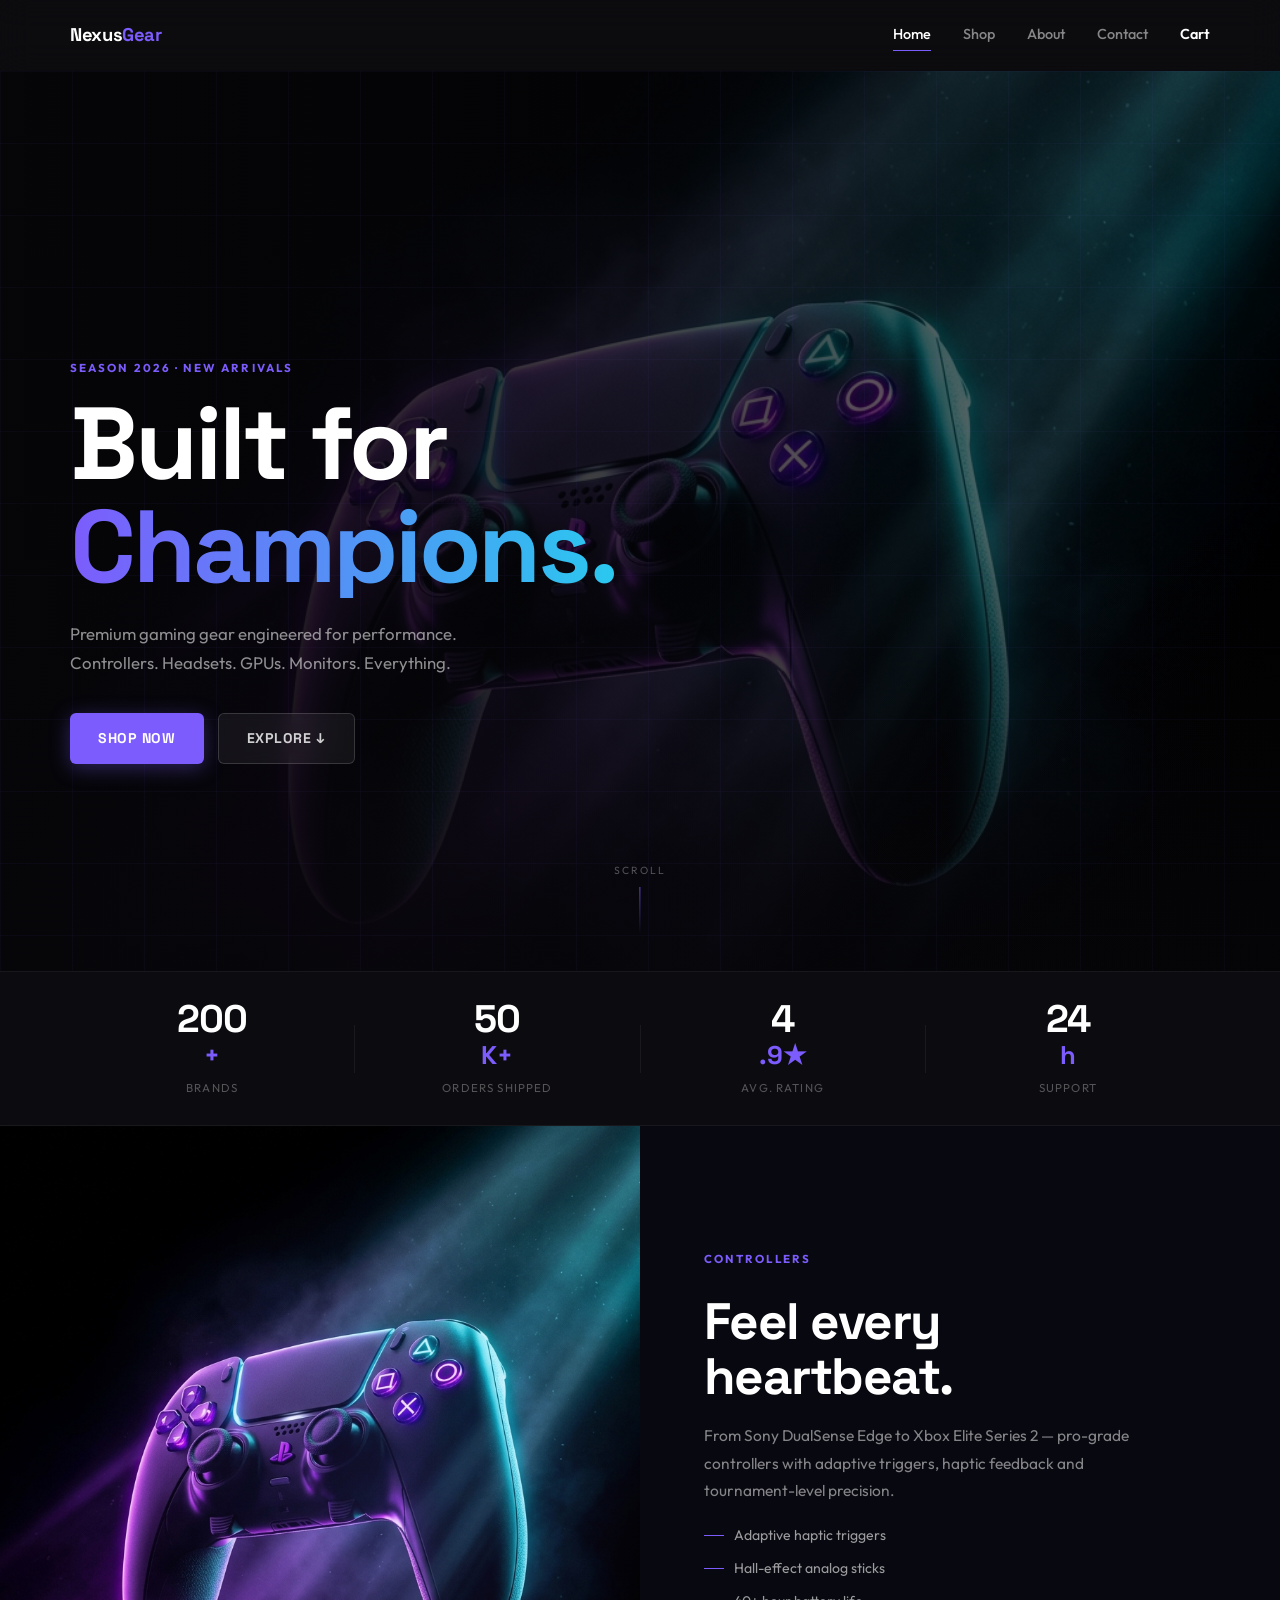
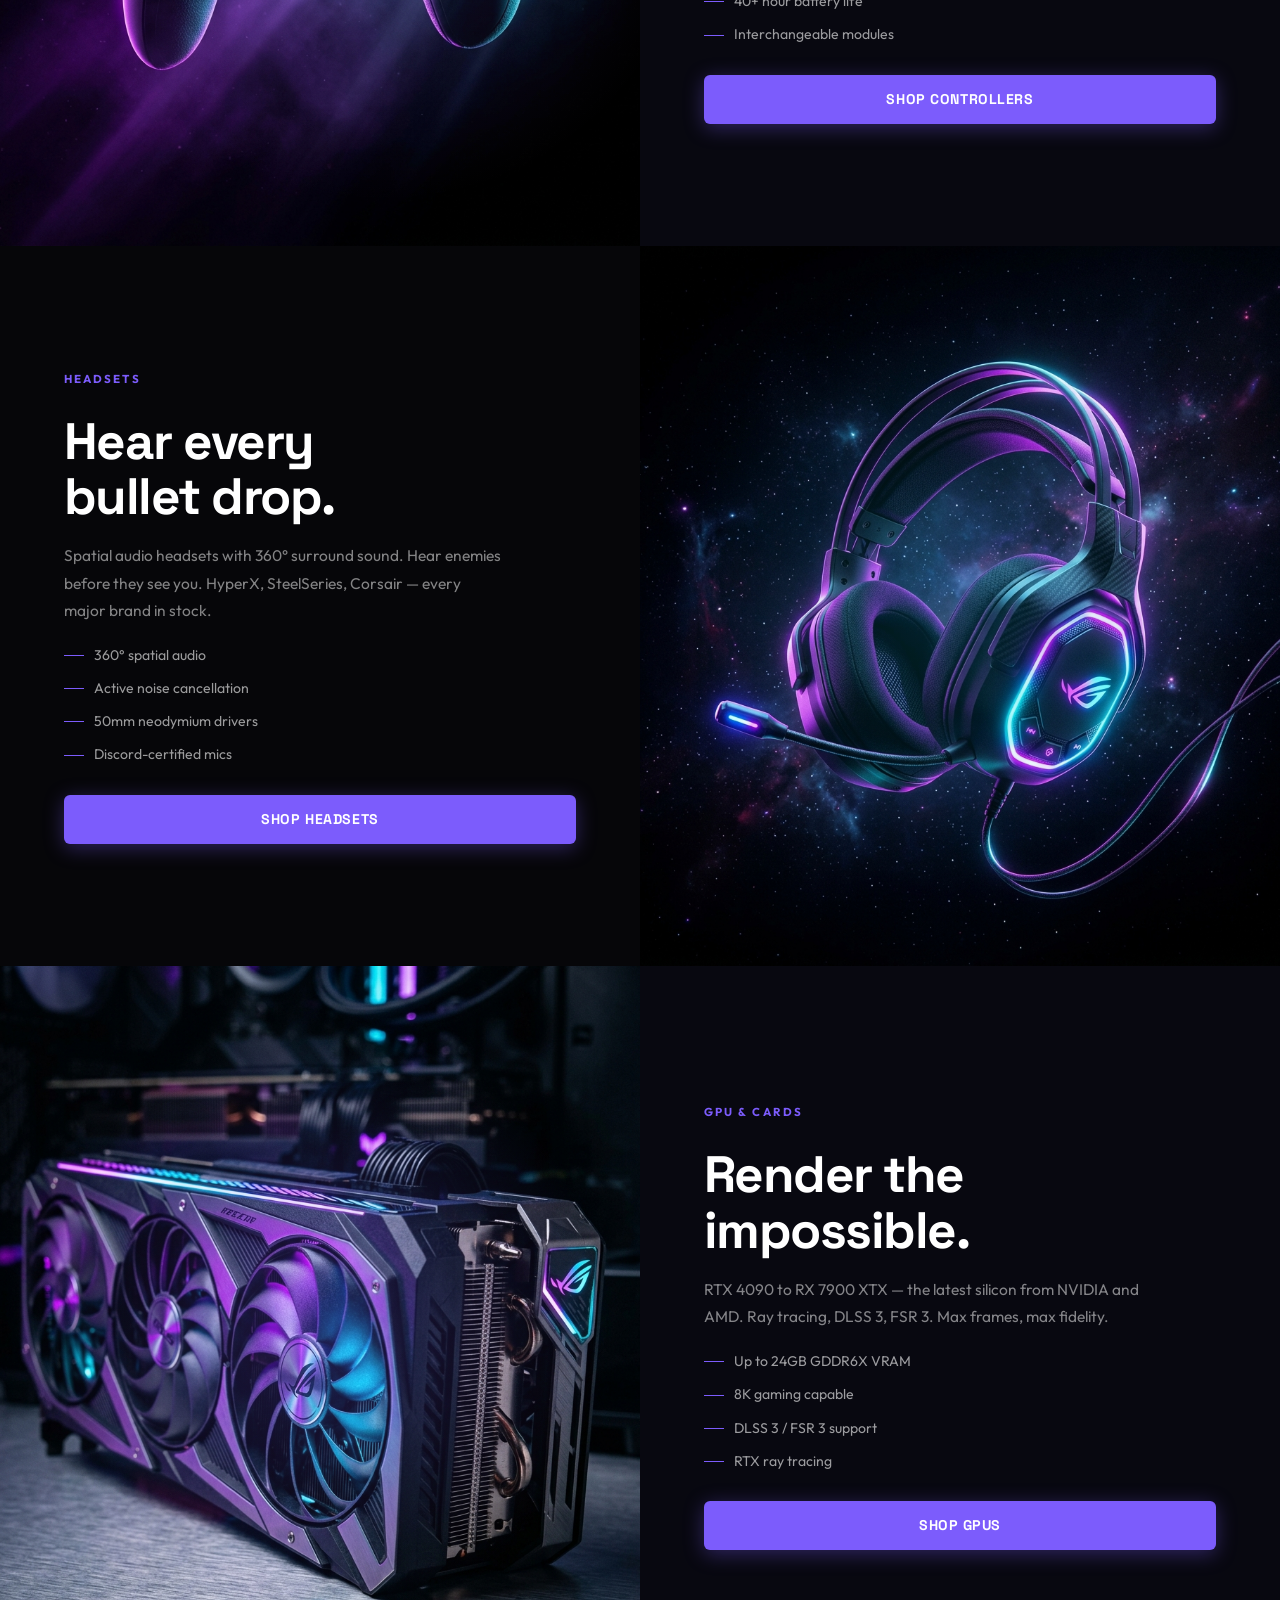
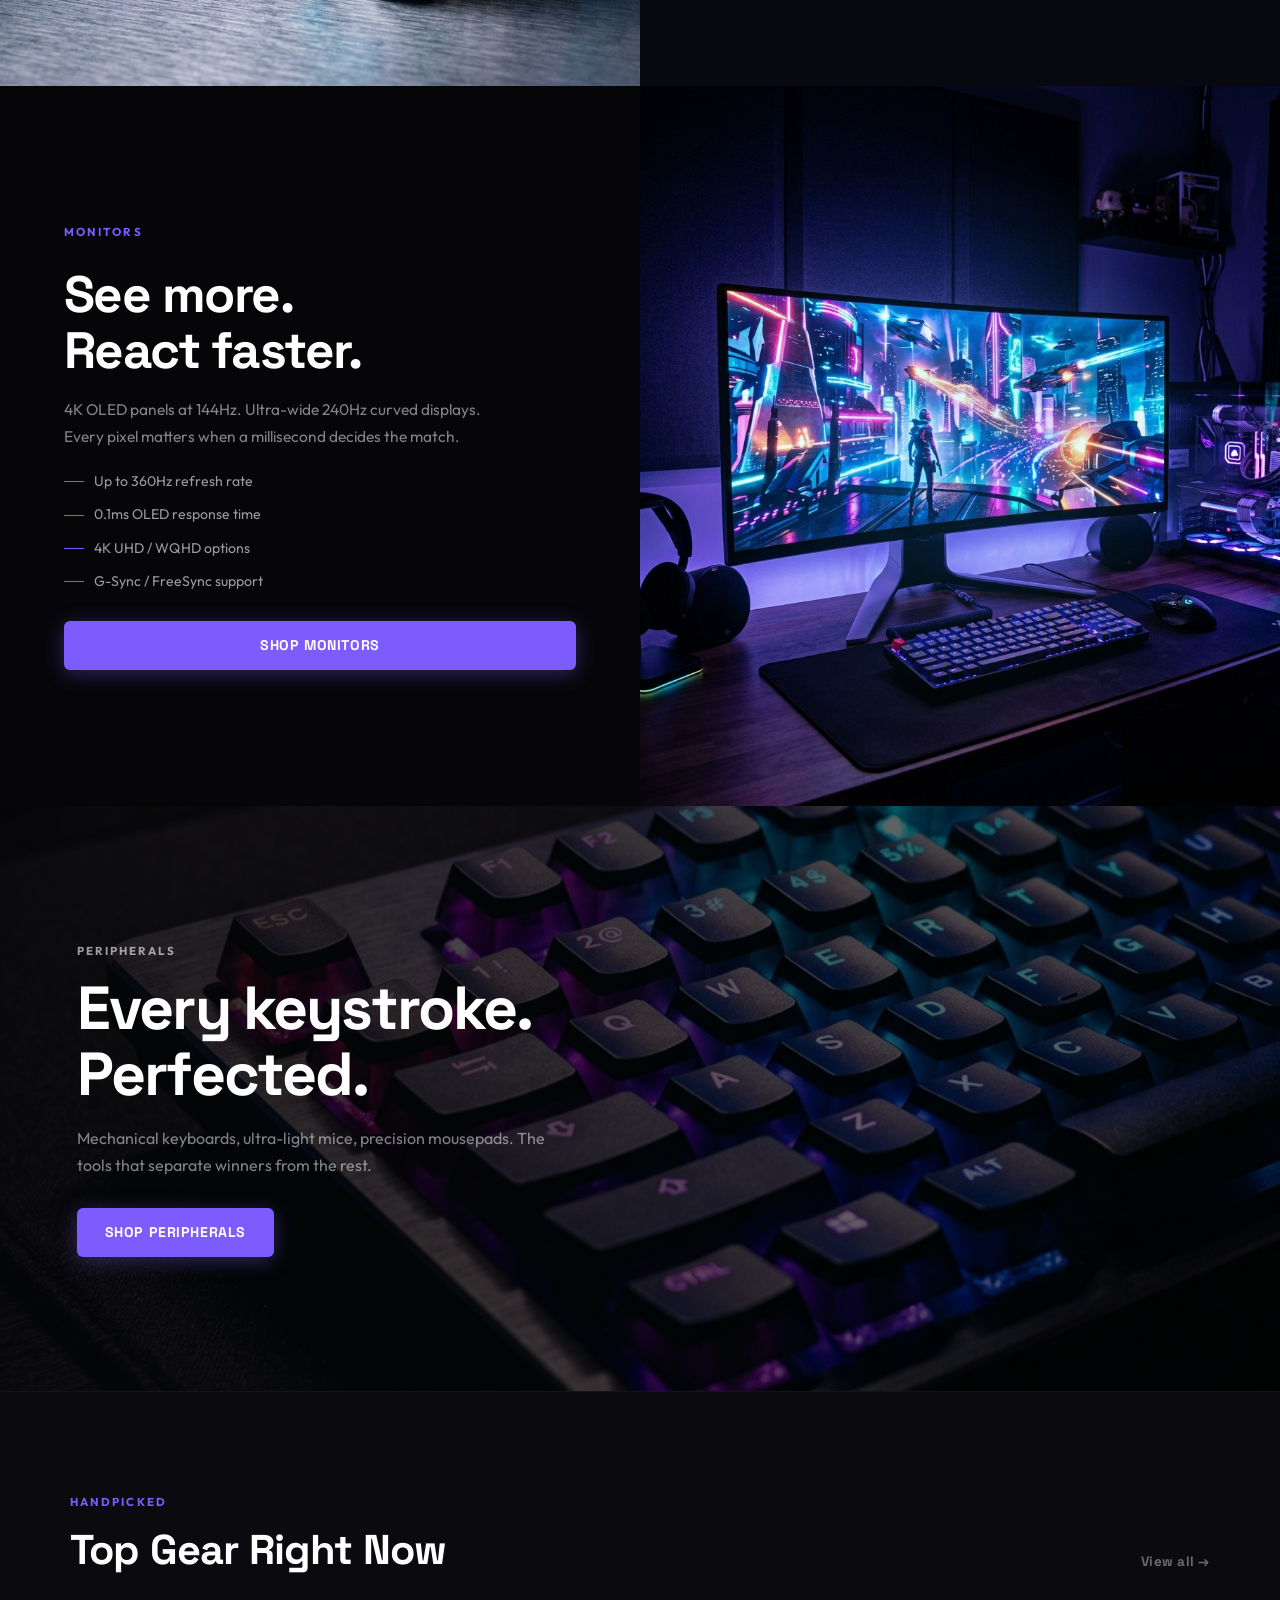
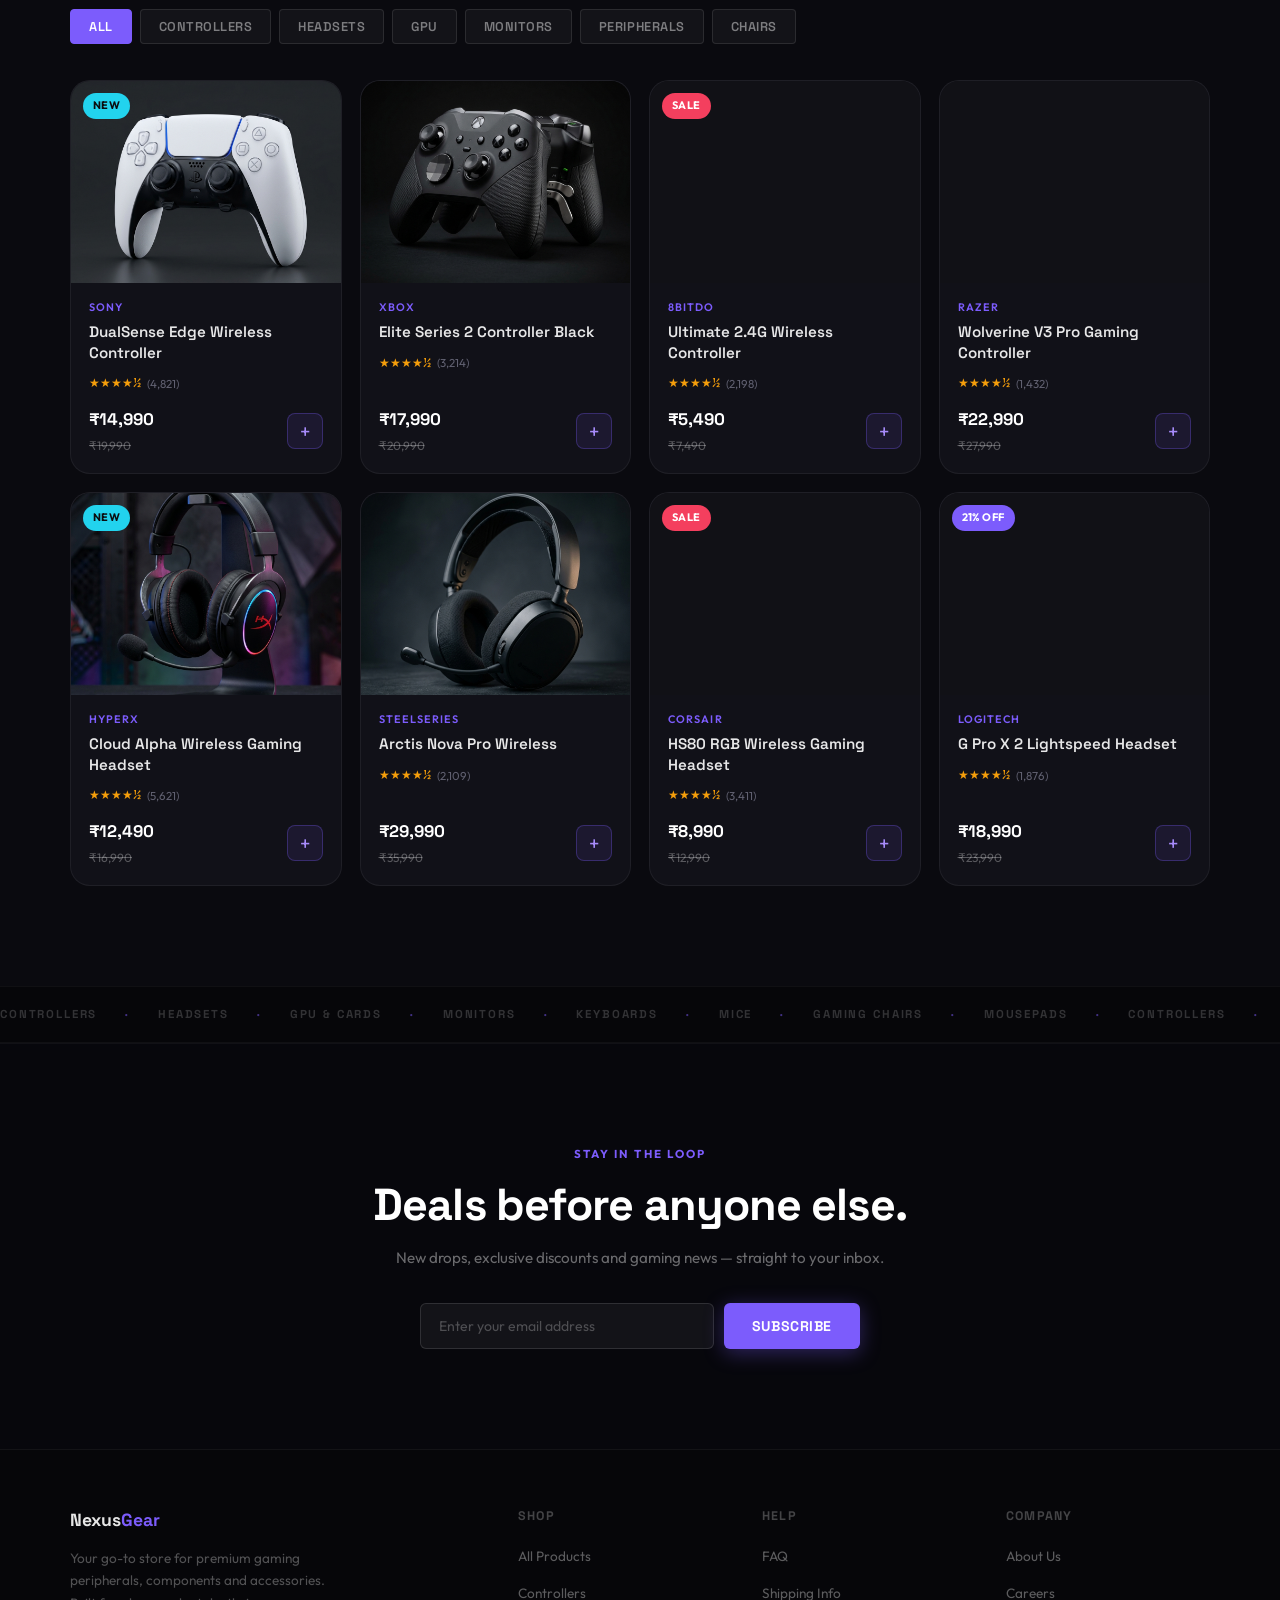
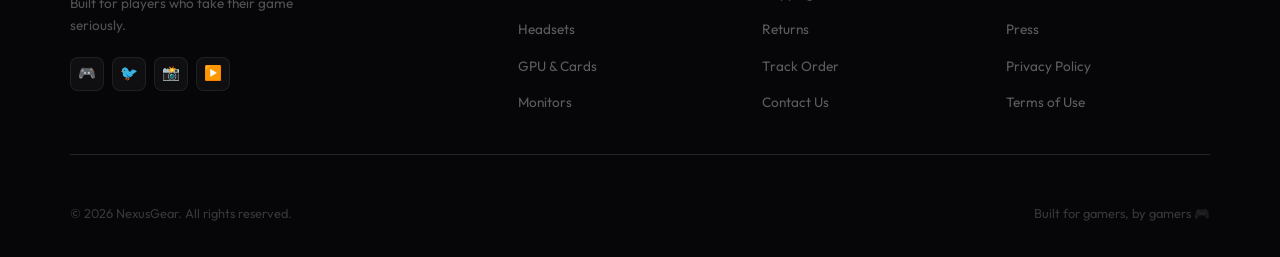
==== html/index.html @ f3fbabcd "Restructure codebase into js, css, html folders and release premium responsive checkout modal + cart" ====
<!DOCTYPE html>
<html lang="en">
<head>
  <meta charset="UTF-8"/>
  <meta name="viewport" content="width=device-width,initial-scale=1.0"/>
  <meta name="description" content="NexusGear — Premium gaming peripherals, GPUs, monitors & more. Built for players who demand the best."/>
  <title>NexusGear | Built for Champions</title>
  <link rel="preconnect" href="https://fonts.googleapis.com"/>
  <link rel="preconnect" href="https://fonts.gstatic.com" crossorigin/>
  <link href="https://fonts.googleapis.com/css2?family=Outfit:wght@300;400;500;600;700;800;900&family=Space+Grotesk:wght@400;500;600;700;800&display=swap" rel="stylesheet"/>
  <link rel="stylesheet" href="../css/style.css"/>
  <link rel="stylesheet" href="../css/cinematic.css"/>
</head>
<body class="cinematic-page">

<!-- ── HEADER ── -->
<header class="site-header" id="siteHeader">
  <div class="container header-row">
    <a href="index.html" class="brand">Nexus<span>Gear</span></a>
    <button class="nav-toggle" id="navToggle" aria-label="Toggle menu">
      <span></span><span></span><span></span>
    </button>
    <nav class="site-nav" id="siteNav">
      <a href="index.html" class="active">Home</a>
      <a href="shop.html">Shop</a>
      <a href="about.html">About</a>
      <a href="contact.html">Contact</a>
      <a href="cart.html" class="cart-link">Cart <span class="cart-count" id="cartCount">0</span></a>
    </nav>
  </div>
</header>

<!-- ═══════════════════════════════════════
     01 · CINEMATIC HERO
════════════════════════════════════════ -->
<section class="c-hero" id="hero">
  <div class="c-hero__bg">
    <img src="../images/hero_controller.png" alt="" class="c-hero__img" id="heroImg"/>
    <div class="c-hero__overlay"></div>
    <!-- Grid lines -->
    <div class="c-grid" aria-hidden="true"></div>
  </div>

  <div class="container c-hero__content">
    <div class="c-hero__text">
      <p class="c-eyebrow reveal-up" style="--delay:0.1s">Season 2026 · New Arrivals</p>
      <h1 class="c-hero__title">
        <span class="reveal-up" style="--delay:0.2s">Built for</span>
        <span class="reveal-up c-accent-line" style="--delay:0.35s">Champions.</span>
      </h1>
      <p class="c-hero__sub reveal-up" style="--delay:0.5s">
        Premium gaming gear engineered for performance.<br/>
        Controllers. Headsets. GPUs. Monitors. Everything.
      </p>
      <div class="c-hero__actions reveal-up" style="--delay:0.65s">
        <a href="shop.html" class="c-btn c-btn--primary">Shop Now</a>
        <a href="#features" class="c-btn c-btn--ghost">Explore ↓</a>
      </div>
    </div>
  </div>

  <!-- Scroll indicator -->
  <div class="c-scroll-hint" aria-hidden="true">
    <span>Scroll</span>
    <div class="c-scroll-line"></div>
  </div>
</section>

<!-- ═══════════════════════════════════════
     02 · STATS BAR
════════════════════════════════════════ -->
<div class="c-statsbar">
  <div class="container c-statsbar__grid">
    <div class="c-stat">
      <strong class="c-stat__num" data-count="200">0</strong><span>+</span>
      <p>Brands</p>
    </div>
    <div class="c-divider"></div>
    <div class="c-stat">
      <strong class="c-stat__num" data-count="50">0</strong><span>K+</span>
      <p>Orders Shipped</p>
    </div>
    <div class="c-divider"></div>
    <div class="c-stat">
      <strong class="c-stat__num" data-count="4">0</strong><span>.9★</span>
      <p>Avg. Rating</p>
    </div>
    <div class="c-divider"></div>
    <div class="c-stat">
      <strong class="c-stat__num" data-count="24">0</strong><span>h</span>
      <p>Support</p>
    </div>
  </div>
</div>

<!-- ═══════════════════════════════════════
     03 · FEATURE SECTIONS (ROG-style)
════════════════════════════════════════ -->
<div id="features">

  <!-- SECTION A: Controllers — image from LEFT -->
  <section class="c-feature c-feature--left">
    <div class="c-feature__img-wrap slide-from-left">
      <img src="../images/hero_controller.png" alt="DualSense Edge Controller" class="c-feature__img"/>
      <div class="c-feature__img-glow"></div>
    </div>
    <div class="c-feature__body slide-from-right">
      <p class="c-eyebrow">Controllers</p>
      <h2 class="c-feature__title">Feel every<br/>heartbeat.</h2>
      <p class="c-feature__desc">
        From Sony DualSense Edge to Xbox Elite Series 2 — pro-grade controllers with adaptive triggers, haptic feedback and tournament-level precision.
      </p>
      <ul class="c-feature__list">
        <li>Adaptive haptic triggers</li>
        <li>Hall-effect analog sticks</li>
        <li>40+ hour battery life</li>
        <li>Interchangeable modules</li>
      </ul>
      <a href="shop.html?cat=controllers" class="c-btn c-btn--primary" style="margin-top:28px">Shop Controllers</a>
    </div>
  </section>

  <!-- SECTION B: Headsets — image from RIGHT -->
  <section class="c-feature c-feature--right c-feature--dark">
    <div class="c-feature__body slide-from-left">
      <p class="c-eyebrow">Headsets</p>
      <h2 class="c-feature__title">Hear every<br/>bullet drop.</h2>
      <p class="c-feature__desc">
        Spatial audio headsets with 360° surround sound. Hear enemies before they see you. HyperX, SteelSeries, Corsair — every major brand in stock.
      </p>
      <ul class="c-feature__list">
        <li>360° spatial audio</li>
        <li>Active noise cancellation</li>
        <li>50mm neodymium drivers</li>
        <li>Discord-certified mics</li>
      </ul>
      <a href="shop.html?cat=headsets" class="c-btn c-btn--primary" style="margin-top:28px">Shop Headsets</a>
    </div>
    <div class="c-feature__img-wrap slide-from-right">
      <img src="../images/section_headset.png" alt="Gaming Headset" class="c-feature__img"/>
      <div class="c-feature__img-glow" style="background:radial-gradient(circle,rgba(6,182,212,0.2),transparent 60%)"></div>
    </div>
  </section>

  <!-- SECTION C: GPUs — image from LEFT -->
  <section class="c-feature c-feature--left">
    <div class="c-feature__img-wrap slide-from-left">
      <img src="../images/section_gpu.png" alt="RTX 4090 GPU" class="c-feature__img"/>
      <div class="c-feature__img-glow" style="background:radial-gradient(circle,rgba(124,92,252,0.25),transparent 60%)"></div>
    </div>
    <div class="c-feature__body slide-from-right">
      <p class="c-eyebrow">GPU & Cards</p>
      <h2 class="c-feature__title">Render the<br/>impossible.</h2>
      <p class="c-feature__desc">
        RTX 4090 to RX 7900 XTX — the latest silicon from NVIDIA and AMD. Ray tracing, DLSS 3, FSR 3. Max frames, max fidelity.
      </p>
      <ul class="c-feature__list">
        <li>Up to 24GB GDDR6X VRAM</li>
        <li>8K gaming capable</li>
        <li>DLSS 3 / FSR 3 support</li>
        <li>RTX ray tracing</li>
      </ul>
      <a href="shop.html?cat=gpu" class="c-btn c-btn--primary" style="margin-top:28px">Shop GPUs</a>
    </div>
  </section>

  <!-- SECTION D: Monitors — image from RIGHT -->
  <section class="c-feature c-feature--right c-feature--dark">
    <div class="c-feature__body slide-from-left">
      <p class="c-eyebrow">Monitors</p>
      <h2 class="c-feature__title">See more.<br/>React faster.</h2>
      <p class="c-feature__desc">
        4K OLED panels at 144Hz. Ultra-wide 240Hz curved displays. Every pixel matters when a millisecond decides the match.
      </p>
      <ul class="c-feature__list">
        <li>Up to 360Hz refresh rate</li>
        <li>0.1ms OLED response time</li>
        <li>4K UHD / WQHD options</li>
        <li>G-Sync / FreeSync support</li>
      </ul>
      <a href="shop.html?cat=monitors" class="c-btn c-btn--primary" style="margin-top:28px">Shop Monitors</a>
    </div>
    <div class="c-feature__img-wrap slide-from-right">
      <img src="../images/section_monitor.png" alt="Gaming Monitor" class="c-feature__img"/>
      <div class="c-feature__img-glow" style="background:radial-gradient(circle,rgba(34,211,238,0.15),transparent 60%)"></div>
    </div>
  </section>

  <!-- SECTION E: Peripherals — full-width keyboard -->
  <section class="c-feature-full">
    <div class="c-feature-full__img-wrap slide-from-bottom">
      <img src="../images/section_keyboard.png" alt="Gaming Keyboard" class="c-feature-full__img"/>
      <div class="c-feature-full__overlay">
        <div class="slide-from-bottom" style="--delay:0.2s">
          <p class="c-eyebrow" style="color:rgba(255,255,255,0.6)">Peripherals</p>
          <h2 class="c-feature__title" style="font-size:clamp(2rem,5vw,3.8rem)">Every keystroke.<br/>Perfected.</h2>
          <p style="color:rgba(255,255,255,0.5);max-width:480px;line-height:1.7;margin:16px 0 28px">
            Mechanical keyboards, ultra-light mice, precision mousepads. The tools that separate winners from the rest.
          </p>
          <a href="shop.html?cat=peripherals" class="c-btn c-btn--primary">Shop Peripherals</a>
        </div>
      </div>
    </div>
  </section>

</div>

<!-- ═══════════════════════════════════════
     04 · FEATURED PRODUCTS
════════════════════════════════════════ -->
<section class="c-products-section">
  <div class="container">
    <div class="c-section-head slide-from-bottom">
      <div>
        <p class="c-eyebrow">Handpicked</p>
        <h2 class="c-section-title">Top Gear Right Now</h2>
      </div>
      <a href="shop.html" class="c-link-arrow">View all →</a>
    </div>

    <!-- Category filter chips -->
    <div class="c-chips slide-from-bottom" style="--delay:0.1s" id="homeCatChips">
      <button class="c-chip active" data-cat="all">All</button>
      <button class="c-chip" data-cat="controllers">Controllers</button>
      <button class="c-chip" data-cat="headsets">Headsets</button>
      <button class="c-chip" data-cat="gpu">GPU</button>
      <button class="c-chip" data-cat="monitors">Monitors</button>
      <button class="c-chip" data-cat="peripherals">Peripherals</button>
      <button class="c-chip" data-cat="chairs">Chairs</button>
    </div>

    <div class="product-grid" id="homeProductGrid"></div>
  </div>
</section>

<!-- ═══════════════════════════════════════
     05 · MARQUEE STRIP
════════════════════════════════════════ -->
<div class="c-marquee-wrap" aria-hidden="true">
  <div class="c-marquee">
    <span>CONTROLLERS</span><span class="c-dot">·</span>
    <span>HEADSETS</span><span class="c-dot">·</span>
    <span>GPU &amp; CARDS</span><span class="c-dot">·</span>
    <span>MONITORS</span><span class="c-dot">·</span>
    <span>KEYBOARDS</span><span class="c-dot">·</span>
    <span>MICE</span><span class="c-dot">·</span>
    <span>GAMING CHAIRS</span><span class="c-dot">·</span>
    <span>MOUSEPADS</span><span class="c-dot">·</span>
    <span>CONTROLLERS</span><span class="c-dot">·</span>
    <span>HEADSETS</span><span class="c-dot">·</span>
    <span>GPU &amp; CARDS</span><span class="c-dot">·</span>
    <span>MONITORS</span><span class="c-dot">·</span>
    <span>KEYBOARDS</span><span class="c-dot">·</span>
    <span>MICE</span><span class="c-dot">·</span>
    <span>GAMING CHAIRS</span><span class="c-dot">·</span>
    <span>MOUSEPADS</span><span class="c-dot">·</span>
  </div>
</div>

<!-- ═══════════════════════════════════════
     06 · NEWSLETTER
════════════════════════════════════════ -->
<section class="c-newsletter">
  <div class="container c-newsletter__inner slide-from-bottom">
    <p class="c-eyebrow">Stay in the loop</p>
    <h2>Deals before anyone else.</h2>
    <p class="c-newsletter__sub">New drops, exclusive discounts and gaming news — straight to your inbox.</p>
    <form class="c-nl-form" id="nlForm">
      <input type="email" id="nlEmail" placeholder="Enter your email address" required/>
      <button type="submit" class="c-btn c-btn--primary">Subscribe</button>
    </form>
  </div>
</section>

<!-- ═══════════════════════════════════════
     FOOTER
════════════════════════════════════════ -->
<footer class="site-footer">
  <div class="container">
    <div class="footer-grid">
      <div class="footer-brand">
        <div class="footer-logo">Nexus<span>Gear</span></div>
        <p>Your go-to store for premium gaming peripherals, components and accessories. Built for players who take their game seriously.</p>
        <div class="footer-socials">
          <a href="#" aria-label="Discord">🎮</a>
          <a href="#" aria-label="Twitter">🐦</a>
          <a href="#" aria-label="Instagram">📸</a>
          <a href="#" aria-label="YouTube">▶️</a>
        </div>
      </div>
      <div class="footer-col">
        <h5>Shop</h5>
        <ul>
          <li><a href="shop.html">All Products</a></li>
          <li><a href="shop.html?cat=controllers">Controllers</a></li>
          <li><a href="shop.html?cat=headsets">Headsets</a></li>
          <li><a href="shop.html?cat=gpu">GPU & Cards</a></li>
          <li><a href="shop.html?cat=monitors">Monitors</a></li>
        </ul>
      </div>
      <div class="footer-col">
        <h5>Help</h5>
        <ul>
          <li><a href="#">FAQ</a></li>
          <li><a href="#">Shipping Info</a></li>
          <li><a href="#">Returns</a></li>
          <li><a href="#">Track Order</a></li>
          <li><a href="contact.html">Contact Us</a></li>
        </ul>
      </div>
      <div class="footer-col">
        <h5>Company</h5>
        <ul>
          <li><a href="about.html">About Us</a></li>
          <li><a href="#">Careers</a></li>
          <li><a href="#">Press</a></li>
          <li><a href="#">Privacy Policy</a></li>
          <li><a href="#">Terms of Use</a></li>
        </ul>
      </div>
    </div>
    <div class="footer-bottom">
      <p>© 2026 NexusGear. All rights reserved.</p>
      <p>Built for gamers, by gamers 🎮</p>
    </div>
  </div>
</footer>

<div class="toast-wrap" id="toastWrap"></div>
<script src="../js/script.js"></script>
<script src="../js/cinematic.js"></script>
</body>
</html>
---- css/style.css ----
@import url('https://fonts.googleapis.com/css2?family=Outfit:wght@300;400;500;600;700&family=Space+Grotesk:wght@400;500;600;700&display=swap');

/* ── VARIABLES ── */
:root {
  --bg:       #0c0c0f;
  --bg-alt:   #111116;
  --bg-card:  #16161c;
  --border:   #222228;
  --border-light: #2e2e38;

  --ink:      #f0f0f5;
  --ink-2:    #a0a0b0;
  --ink-3:    #606070;

  --accent:   #7c5cfc;
  --accent-2: #22d3ee;
  --accent-3: #f43f5e;
  --accent-g: #22c55e;

  --radius:   12px;
  --radius-lg:20px;

  --font-head: 'Space Grotesk', sans-serif;
  --font-body: 'Outfit', sans-serif;
  --ease:      cubic-bezier(0.4,0,0.2,1);
}

/* ── RESET ── */
*, *::before, *::after { box-sizing: border-box; margin: 0; padding: 0; }
html { scroll-behavior: smooth; }
body {
  font-family: var(--font-body);
  background: var(--bg);
  color: var(--ink);
  line-height: 1.65;
  min-height: 100vh;
}
a { color: inherit; text-decoration: none; }
img { display: block; max-width: 100%; }
button { font-family: inherit; cursor: pointer; }

/* ── LAYOUT ── */
.container { width: min(1140px, 92vw); margin: 0 auto; }
.section   { padding: 80px 0; }

/* ── HEADER ── */
.site-header {
  position: sticky;
  top: 0;
  z-index: 50;
  background: rgba(12,12,15,0.92);
  border-bottom: 1px solid var(--border);
  backdrop-filter: blur(16px);
}

.header-row {
  display: flex;
  align-items: center;
  justify-content: space-between;
  padding: 20px 0;
  gap: 24px;
}

.brand {
  font-family: var(--font-head);
  font-size: 1.15rem;
  font-weight: 700;
  letter-spacing: -0.02em;
  color: var(--ink);
}

.brand span { color: var(--accent); }

.site-nav {
  display: flex;
  align-items: center;
  gap: 32px;
}

.site-nav a {
  font-size: 0.9rem;
  font-weight: 500;
  color: var(--ink-2);
  transition: color 0.2s var(--ease);
  position: relative;
}

.site-nav a::after {
  content: '';
  position: absolute;
  bottom: -4px; left: 0; right: 0;
  height: 1px;
  background: var(--accent);
  transform: scaleX(0);
  transition: transform 0.2s var(--ease);
}

.site-nav a:hover,
.site-nav a.active { color: var(--ink); }

.site-nav a.active::after,
.site-nav a:hover::after { transform: scaleX(1); }

.cart-link {
  display: flex;
  align-items: center;
  gap: 6px;
  font-weight: 600 !important;
  color: var(--ink) !important;
}

.cart-count {
  background: var(--accent);
  color: #fff;
  font-size: 0.7rem;
  font-weight: 700;
  min-width: 20px;
  height: 20px;
  border-radius: 999px;
  display: inline-flex;
  align-items: center;
  justify-content: center;
  padding: 0 5px;
}

/* Hamburger */
.nav-toggle {
  display: none;
  flex-direction: column;
  gap: 5px;
  background: transparent;
  border: 1px solid var(--border-light);
  border-radius: 8px;
  padding: 9px 11px;
  cursor: pointer;
}
.nav-toggle span {
  display: block;
  width: 18px; height: 1.5px;
  background: var(--ink);
  border-radius: 2px;
  transition: 0.2s;
}

/* ── BUTTONS ── */
.btn {
  display: inline-flex;
  align-items: center;
  justify-content: center;
  gap: 8px;
  padding: 12px 24px;
  border-radius: 999px;
  font-family: var(--font-body);
  font-size: 0.88rem;
  font-weight: 600;
  cursor: pointer;
  border: none;
  transition: all 0.22s var(--ease);
  text-decoration: none;
  white-space: nowrap;
}

.btn-primary {
  background: var(--accent);
  color: #fff;
  box-shadow: 0 4px 18px rgba(124,92,252,0.3);
}
.btn-primary:hover {
  background: #6a49f0;
  transform: translateY(-1px);
  box-shadow: 0 8px 24px rgba(124,92,252,0.4);
}

.btn-outline {
  background: transparent;
  color: var(--ink);
  border: 1px solid var(--border-light);
}
.btn-outline:hover {
  border-color: var(--accent);
  color: var(--accent);
}

.btn-ghost {
  background: transparent;
  color: var(--ink-2);
  padding: 0;
  font-size: 0.85rem;
  font-weight: 500;
}
.btn-ghost:hover { color: var(--ink); }

.btn-sm {
  padding: 8px 16px;
  font-size: 0.8rem;
}

/* ── TYPOGRAPHY ── */
h1, h2, h3, h4 { font-family: var(--font-head); font-weight: 700; line-height: 1.15; }
h1 { font-size: clamp(2.4rem, 5vw, 4rem); letter-spacing: -0.03em; }
h2 { font-size: clamp(1.6rem, 3vw, 2.4rem); letter-spacing: -0.02em; }
h3 { font-size: 1.1rem; }
.eyebrow {
  font-size: 0.72rem;
  font-weight: 600;
  letter-spacing: 0.14em;
  text-transform: uppercase;
  color: var(--accent);
  margin-bottom: 14px;
}
.lead {
  font-size: 1rem;
  color: var(--ink-2);
  line-height: 1.7;
  max-width: 520px;
}

/* ── HERO ── */
.hero {
  padding: 100px 0 80px;
  min-height: 86vh;
  display: flex;
  align-items: center;
  position: relative;
  overflow: hidden;
}

.hero::before {
  content: '';
  position: absolute;
  right: -100px; top: -100px;
  width: 600px; height: 600px;
  border-radius: 50%;
  background: radial-gradient(circle, rgba(124,92,252,0.08) 0%, transparent 70%);
  pointer-events: none;
}

.hero-grid {
  display: grid;
  grid-template-columns: 1fr 1fr;
  gap: 60px;
  align-items: center;
}

.hero-title { margin-bottom: 20px; }

.hero-title em {
  font-style: normal;
  color: var(--accent);
}

.hero-actions {
  display: flex;
  gap: 12px;
  flex-wrap: wrap;
  margin-top: 32px;
}

.hero-stats {
  display: flex;
  gap: 32px;
  margin-top: 40px;
  padding-top: 32px;
  border-top: 1px solid var(--border);
}

.hstat strong {
  display: block;
  font-family: var(--font-head);
  font-size: 1.5rem;
  font-weight: 700;
  color: var(--ink);
}
.hstat span {
  font-size: 0.78rem;
  color: var(--ink-3);
  text-transform: uppercase;
  letter-spacing: 0.06em;
}

/* Hero card (right side) */
.hero-card {
  background: var(--bg-card);
  border: 1px solid var(--border);
  border-radius: var(--radius-lg);
  overflow: hidden;
  position: relative;
}

.hero-card-img {
  width: 100%;
  height: 340px;
  object-fit: cover;
  display: block;
}

.hero-card-body {
  padding: 22px 24px;
  display: flex;
  align-items: center;
  justify-content: space-between;
  gap: 12px;
}

.hero-card-info p {
  font-size: 0.72rem;
  color: var(--ink-3);
  text-transform: uppercase;
  letter-spacing: 0.08em;
  margin-bottom: 4px;
}

.hero-card-info strong {
  font-family: var(--font-head);
  font-size: 1rem;
  color: var(--ink);
}

.hero-card-price {
  font-family: var(--font-head);
  font-size: 1.2rem;
  font-weight: 700;
  color: var(--accent);
  white-space: nowrap;
}

.hero-tag {
  position: absolute;
  top: 16px; left: 16px;
  background: var(--accent);
  color: #fff;
  font-size: 0.72rem;
  font-weight: 600;
  padding: 5px 12px;
  border-radius: 999px;
  letter-spacing: 0.04em;
}

/* ── SECTION HEADER ── */
.sec-header {
  display: flex;
  align-items: flex-end;
  justify-content: space-between;
  margin-bottom: 40px;
  gap: 16px;
  flex-wrap: wrap;
}
.sec-header h2 { margin: 0; }

/* ── CATEGORY CHIPS ── */
.cat-chips {
  display: flex;
  gap: 8px;
  flex-wrap: wrap;
  margin-bottom: 36px;
}

.cat-chip {
  padding: 8px 18px;
  border-radius: 999px;
  border: 1px solid var(--border-light);
  background: transparent;
  color: var(--ink-2);
  font-size: 0.83rem;
  font-weight: 500;
  font-family: var(--font-body);
  cursor: pointer;
  transition: all 0.18s var(--ease);
}

.cat-chip:hover { border-color: var(--accent); color: var(--accent); }
.cat-chip.active { background: var(--accent); border-color: var(--accent); color: #fff; }

/* ── PRODUCT GRID ── */
.product-grid {
  display: grid;
  grid-template-columns: repeat(auto-fill, minmax(240px, 1fr));
  gap: 20px;
}

/* ── PRODUCT CARD ── */
.product-card {
  background: var(--bg-card);
  border: 1px solid var(--border);
  border-radius: var(--radius-lg);
  overflow: hidden;
  transition: border-color 0.22s var(--ease), transform 0.22s var(--ease);
  cursor: pointer;
  position: relative;
  display: flex;
  flex-direction: column;
}

.product-card:hover {
  border-color: var(--border-light);
  transform: translateY(-3px);
}

.card-thumb {
  position: relative;
  overflow: hidden;
  aspect-ratio: 4/3;
  background: var(--bg-alt);
}

.card-thumb img {
  width: 100%;
  height: 100%;
  object-fit: cover;
  transition: transform 0.4s var(--ease);
}

.product-card:hover .card-thumb img { transform: scale(1.05); }

.card-badge {
  position: absolute;
  top: 12px; left: 12px;
  background: var(--accent);
  color: #fff;
  font-size: 0.68rem;
  font-weight: 700;
  padding: 4px 10px;
  border-radius: 999px;
  letter-spacing: 0.04em;
  text-transform: uppercase;
}
.card-badge.new  { background: var(--accent-2); color: var(--bg); }
.card-badge.sale { background: var(--accent-3); }

/* Wishlist btn */
.card-wish {
  position: absolute;
  top: 12px; right: 12px;
  width: 32px; height: 32px;
  background: rgba(12,12,15,0.8);
  border: 1px solid var(--border-light);
  border-radius: 8px;
  display: flex;
  align-items: center;
  justify-content: center;
  font-size: 0.9rem;
  cursor: pointer;
  transition: all 0.18s var(--ease);
  backdrop-filter: blur(8px);
  opacity: 0;
}
.product-card:hover .card-wish { opacity: 1; }
.card-wish:hover, .card-wish.active {
  background: var(--accent-3);
  border-color: var(--accent-3);
  color: #fff;
}

.card-body {
  padding: 16px 18px 18px;
  display: flex;
  flex-direction: column;
  flex: 1;
}

.card-brand {
  font-size: 0.68rem;
  font-weight: 600;
  letter-spacing: 0.1em;
  text-transform: uppercase;
  color: var(--ink-3);
  margin-bottom: 5px;
}

.card-name {
  font-family: var(--font-head);
  font-size: 0.95rem;
  font-weight: 600;
  color: var(--ink);
  line-height: 1.35;
  margin-bottom: 10px;
  display: -webkit-box;
  -webkit-line-clamp: 2;
  -webkit-box-orient: vertical;
  overflow: hidden;
}

.card-rating {
  display: flex;
  align-items: center;
  gap: 6px;
  margin-bottom: 12px;
}

.card-stars { color: #f59e0b; font-size: 0.78rem; }
.card-rev   { font-size: 0.72rem; color: var(--ink-3); }

.card-footer {
  display: flex;
  align-items: center;
  justify-content: space-between;
  gap: 8px;
  margin-top: auto;
}

.card-price {
  display: flex;
  flex-direction: column;
  gap: 2px;
}

.price-now {
  font-family: var(--font-head);
  font-size: 1.05rem;
  font-weight: 700;
  color: var(--ink);
}

.price-was {
  font-size: 0.75rem;
  color: var(--ink-3);
  text-decoration: line-through;
}

.price-off {
  font-size: 0.68rem;
  font-weight: 700;
  color: var(--accent-g);
  background: rgba(34,197,94,0.1);
  padding: 1px 6px;
  border-radius: 4px;
}

.card-add {
  background: var(--bg-alt);
  border: 1px solid var(--border-light);
  border-radius: 8px;
  color: var(--ink-2);
  width: 36px; height: 36px;
  display: flex;
  align-items: center;
  justify-content: center;
  font-size: 1.2rem;
  flex-shrink: 0;
  transition: all 0.18s var(--ease);
}
.card-add:hover {
  background: var(--accent);
  border-color: var(--accent);
  color: #fff;
}

/* ── SHOP PAGE LAYOUT ── */
.shop-layout {
  display: grid;
  grid-template-columns: 220px 1fr;
  gap: 40px;
  align-items: start;
}

/* ── FILTER SIDEBAR ── */
.filter-panel {
  position: sticky;
  top: 90px;
}

.filter-title {
  font-family: var(--font-head);
  font-size: 0.78rem;
  font-weight: 700;
  letter-spacing: 0.1em;
  text-transform: uppercase;
  color: var(--ink-3);
  margin-bottom: 20px;
  display: flex;
  justify-content: space-between;
  align-items: center;
}

.filter-clear-btn {
  background: none;
  border: none;
  color: var(--accent);
  font-size: 0.75rem;
  font-family: var(--font-body);
  cursor: pointer;
  padding: 0;
}

.filter-group {
  margin-bottom: 28px;
  padding-bottom: 28px;
  border-bottom: 1px solid var(--border);
}
.filter-group:last-child { border-bottom: none; margin-bottom: 0; padding-bottom: 0; }

.filter-group-title {
  font-family: var(--font-head);
  font-size: 0.85rem;
  font-weight: 600;
  color: var(--ink);
  margin-bottom: 14px;
}

.filter-option {
  display: flex;
  align-items: center;
  gap: 10px;
  padding: 5px 0;
  cursor: pointer;
  font-size: 0.85rem;
  color: var(--ink-2);
  transition: color 0.15s;
}
.filter-option:hover { color: var(--ink); }

.filter-option input[type="radio"],
.filter-option input[type="checkbox"] {
  appearance: none;
  width: 15px; height: 15px;
  border: 1px solid var(--border-light);
  border-radius: 4px;
  background: transparent;
  cursor: pointer;
  flex-shrink: 0;
  transition: all 0.15s;
  position: relative;
}
.filter-option input[type="radio"] { border-radius: 50%; }
.filter-option input:checked {
  background: var(--accent);
  border-color: var(--accent);
}
.filter-option input:checked::after {
  content: '✓';
  position: absolute;
  inset: 0;
  display: flex;
  align-items: center;
  justify-content: center;
  color: #fff;
  font-size: 0.6rem;
  font-weight: 700;
}

/* Price range */
.price-row {
  display: flex;
  justify-content: space-between;
  font-size: 0.8rem;
  color: var(--ink-2);
  margin-bottom: 10px;
}
.price-row span:last-child { color: var(--accent); font-weight: 600; }

.range-slider {
  -webkit-appearance: none;
  width: 100%;
  height: 3px;
  background: var(--border-light);
  border-radius: 2px;
  outline: none;
  cursor: pointer;
  margin-bottom: 8px;
}
.range-slider::-webkit-slider-thumb {
  -webkit-appearance: none;
  width: 14px; height: 14px;
  border-radius: 50%;
  background: var(--accent);
  cursor: pointer;
}

/* ── PRODUCTS AREA ── */
.products-toolbar {
  display: flex;
  align-items: center;
  justify-content: space-between;
  margin-bottom: 24px;
  flex-wrap: wrap;
  gap: 12px;
}

.results-info {
  font-size: 0.83rem;
  color: var(--ink-3);
}

.sort-select {
  background: var(--bg-card);
  border: 1px solid var(--border-light);
  border-radius: 8px;
  color: var(--ink);
  padding: 8px 12px;
  font-size: 0.83rem;
  font-family: var(--font-body);
  outline: none;
  cursor: pointer;
}
.sort-select option { background: var(--bg-card); }

/* ── TOAST ── */
.toast-wrap {
  position: fixed;
  bottom: 24px; right: 24px;
  z-index: 9999;
  display: flex;
  flex-direction: column;
  gap: 8px;
  pointer-events: none;
}
.toast {
  background: var(--bg-card);
  border: 1px solid var(--border-light);
  border-radius: 10px;
  padding: 13px 18px;
  font-size: 0.85rem;
  color: var(--ink);
  display: flex;
  align-items: center;
  gap: 10px;
  pointer-events: all;
  min-width: 240px;
  animation: toastIn 0.28s var(--ease);
  box-shadow: 0 8px 24px rgba(0,0,0,0.4);
}
.toast.removing { animation: toastOut 0.28s var(--ease) forwards; }
@keyframes toastIn  { from { transform: translateX(110%); opacity:0; } to { transform: translateX(0); opacity:1; } }
@keyframes toastOut { from { transform: translateX(0); opacity:1; } to { transform: translateX(110%); opacity:0; } }

/* ── CART PAGE ── */
.cart-layout {
  display: grid;
  grid-template-columns: 1fr 360px;
  gap: 48px;
  align-items: start;
  padding: 60px 0;
}

/* Progress bar */
.checkout-steps {
  display: flex;
  align-items: center;
  gap: 0;
  margin-bottom: 40px;
}
.step {
  display: flex;
  align-items: center;
  gap: 8px;
  font-size: 0.82rem;
  font-weight: 600;
  color: var(--ink-3);
  font-family: var(--font-head);
  letter-spacing: 0.02em;
}
.step-num {
  width: 24px; height: 24px;
  border-radius: 50%;
  border: 1px solid var(--border-light);
  display: flex; align-items: center; justify-content: center;
  font-size: 0.72rem;
  font-weight: 700;
}
.step.active { color: var(--ink); }
.step.active .step-num { background: var(--accent); border-color: var(--accent); color: #fff; }
.step.done .step-num { background: var(--accent-g); border-color: var(--accent-g); color: #fff; }
.step-line { flex: 1; height: 1px; background: var(--border); max-width: 80px; }

/* Cart panels */
.cart-panel {
  background: var(--bg-card);
  border: 1px solid var(--border);
  border-radius: var(--radius-lg);
  padding: 28px;
}

.cart-panel-title {
  font-family: var(--font-head);
  font-size: 1rem;
  font-weight: 700;
  margin-bottom: 24px;
  padding-bottom: 16px;
  border-bottom: 1px solid var(--border);
}

/* Cart tabs */
.cart-tabs {
  display: flex;
  gap: 0;
  border-bottom: 1px solid var(--border);
  margin-bottom: 28px;
}

.cart-tab {
  flex: 1;
  background: none;
  border: none;
  border-bottom: 2px solid transparent;
  color: var(--ink-3);
  font-family: var(--font-head);
  font-size: 0.85rem;
  font-weight: 600;
  padding: 14px 0;
  cursor: pointer;
  letter-spacing: 0.02em;
  transition: all 0.18s var(--ease);
  margin-bottom: -1px;
}

.cart-tab.active {
  color: var(--ink);
  border-bottom-color: var(--accent);
}

.cart-tab:disabled {
  opacity: 0.35;
  cursor: not-allowed;
}

/* Cart item */
.cart-item {
  display: flex;
  gap: 16px;
  padding: 16px 0;
  border-bottom: 1px solid var(--border);
}
.cart-item:last-child { border-bottom: none; }

.cart-item-img {
  width: 80px; height: 80px;
  border-radius: 10px;
  overflow: hidden;
  border: 1px solid var(--border);
  flex-shrink: 0;
  background: var(--bg-alt);
}
.cart-item-img img { width:100%; height:100%; object-fit:cover; }

.cart-item-info { flex: 1; min-width: 0; }
.cart-item-brand { font-size: 0.68rem; font-weight: 600; letter-spacing: 0.08em; text-transform: uppercase; color: var(--ink-3); margin-bottom: 3px; }
.cart-item-name  { font-family: var(--font-head); font-size: 0.9rem; font-weight: 600; color: var(--ink); margin-bottom: 12px; white-space: nowrap; overflow: hidden; text-overflow: ellipsis; }

.item-controls { display: flex; align-items: center; gap: 8px; }
.qty-btn {
  width: 28px; height: 28px;
  background: var(--bg-alt);
  border: 1px solid var(--border-light);
  border-radius: 6px;
  color: var(--ink);
  font-size: 1rem;
  display: flex; align-items: center; justify-content: center;
  cursor: pointer;
  transition: all 0.15s;
}
.qty-btn:hover { border-color: var(--accent); color: var(--accent); }
.qty-num { font-family: var(--font-head); font-size: 0.9rem; font-weight: 600; min-width: 20px; text-align: center; }

.item-del {
  background: none;
  border: none;
  color: var(--ink-3);
  font-size: 0.78rem;
  cursor: pointer;
  margin-left: auto;
  transition: color 0.15s;
}
.item-del:hover { color: var(--accent-3); }

.item-price { font-family: var(--font-head); font-size: 1rem; font-weight: 700; color: var(--ink); white-space: nowrap; }

/* Cart empty */
.cart-empty {
  text-align: center;
  padding: 60px 20px;
}
.cart-empty-icon { font-size: 2.5rem; margin-bottom: 14px; opacity: 0.4; }
.cart-empty h3 { font-size: 1.1rem; margin-bottom: 8px; }
.cart-empty p { color: var(--ink-3); font-size: 0.88rem; }

/* Order summary sidebar */
.order-box {
  background: var(--bg-card);
  border: 1px solid var(--border);
  border-radius: var(--radius-lg);
  padding: 24px;
  position: sticky;
  top: 90px;
}

.order-box-title {
  font-family: var(--font-head);
  font-size: 0.95rem;
  font-weight: 700;
  margin-bottom: 20px;
  padding-bottom: 14px;
  border-bottom: 1px solid var(--border);
}

.order-row {
  display: flex;
  justify-content: space-between;
  align-items: center;
  font-size: 0.87rem;
  color: var(--ink-2);
  padding: 7px 0;
}

.order-row.total {
  border-top: 1px solid var(--border);
  margin-top: 10px;
  padding-top: 14px;
  font-family: var(--font-head);
  font-size: 1.05rem;
  font-weight: 700;
  color: var(--ink);
}

.order-row .saving { color: var(--accent-g); font-size: 0.78rem; }

/* Coupon */
.coupon-row {
  display: flex;
  gap: 8px;
  margin: 16px 0;
}
.coupon-input {
  flex: 1;
  background: var(--bg-alt);
  border: 1px solid var(--border-light);
  border-radius: 8px;
  color: var(--ink);
  padding: 9px 12px;
  font-size: 0.83rem;
  font-family: var(--font-body);
  outline: none;
  transition: border-color 0.15s;
}
.coupon-input:focus { border-color: var(--accent); }
.coupon-input::placeholder { color: var(--ink-3); }

.apply-btn {
  background: var(--bg-alt);
  border: 1px solid var(--border-light);
  border-radius: 8px;
  color: var(--ink-2);
  padding: 9px 14px;
  font-size: 0.8rem;
  font-weight: 600;
  font-family: var(--font-body);
  cursor: pointer;
  transition: all 0.15s;
  white-space: nowrap;
}
.apply-btn:hover { border-color: var(--accent); color: var(--accent); }

.coupon-hint { font-size: 0.72rem; color: var(--ink-3); margin-top: 4px; }
.coupon-msg  { font-size: 0.78rem; font-weight: 600; margin-top: 6px; }
.coupon-msg.ok  { color: var(--accent-g); }
.coupon-msg.err { color: var(--accent-3); }

/* ── CHECKOUT FORMS ── */
.form-section { margin-bottom: 24px; }

.form-section-title {
  font-family: var(--font-head);
  font-size: 0.78rem;
  font-weight: 700;
  letter-spacing: 0.08em;
  text-transform: uppercase;
  color: var(--ink-3);
  margin-bottom: 16px;
}

.form-grid { display: grid; grid-template-columns: 1fr 1fr; gap: 14px; }
.form-grid.single { grid-template-columns: 1fr; }

.form-group { display: flex; flex-direction: column; gap: 6px; }
.form-group label {
  font-size: 0.78rem;
  font-weight: 600;
  color: var(--ink-3);
  letter-spacing: 0.04em;
}
.form-group input,
.form-group select,
.form-group textarea {
  background: var(--bg-alt);
  border: 1px solid var(--border-light);
  border-radius: 8px;
  color: var(--ink);
  padding: 10px 14px;
  font-size: 0.87rem;
  font-family: var(--font-body);
  outline: none;
  transition: border-color 0.15s;
  width: 100%;
}
.form-group input:focus,
.form-group select:focus { border-color: var(--accent); }
.form-group input::placeholder { color: var(--ink-3); }
.form-group select option { background: var(--bg-card); }

/* Delivery options */
.delivery-opts { display: flex; flex-direction: column; gap: 8px; }

.delivery-opt {
  display: flex;
  align-items: center;
  gap: 12px;
  background: var(--bg-alt);
  border: 1px solid var(--border-light);
  border-radius: 10px;
  padding: 12px 14px;
  cursor: pointer;
  transition: all 0.15s;
}
.delivery-opt:has(input:checked) { border-color: var(--accent); background: rgba(124,92,252,0.06); }
.delivery-opt input[type="radio"] {
  appearance: none;
  width: 16px; height: 16px;
  border: 1px solid var(--border-light);
  border-radius: 50%;
  background: transparent;
  cursor: pointer;
  flex-shrink: 0;
  transition: all 0.15s;
}
.delivery-opt input:checked { background: var(--accent); border-color: var(--accent); }
.delivery-opt strong { font-size: 0.87rem; font-weight: 600; color: var(--ink); }
.delivery-opt span  { font-size: 0.75rem; color: var(--ink-3); display: block; margin-top: 2px; }

/* Payment methods */
.pay-methods { display: grid; grid-template-columns: 1fr 1fr; gap: 8px; margin-bottom: 18px; }

.pay-method {
  display: flex;
  align-items: center;
  gap: 10px;
  background: var(--bg-alt);
  border: 1px solid var(--border-light);
  border-radius: 10px;
  padding: 12px;
  cursor: pointer;
  transition: all 0.15s;
  font-size: 0.83rem;
  font-weight: 600;
  color: var(--ink-2);
}
.pay-method:has(input:checked) { border-color: var(--accent); color: var(--ink); }
.pay-method input[type="radio"] {
  appearance: none;
  width: 15px; height: 15px;
  border: 1px solid var(--border-light);
  border-radius: 50%;
  background: transparent;
  cursor: pointer;
  flex-shrink: 0;
  transition: all 0.15s;
}
.pay-method input:checked { background: var(--accent); border-color: var(--accent); }
.pay-icon-emoji { font-size: 1.2rem; }

.pay-form-section { margin-top: 16px; }

/* ── CONFIRM SCREEN ── */
.confirm-screen {
  text-align: center;
  padding: 40px 0;
}
.confirm-check {
  width: 72px; height: 72px;
  background: var(--accent-g);
  border-radius: 50%;
  display: flex; align-items: center; justify-content: center;
  font-size: 2rem;
  color: #fff;
  margin: 0 auto 20px;
  animation: popIn 0.4s cubic-bezier(0.175,0.885,0.32,1.275);
}
@keyframes popIn { from { transform: scale(0); opacity: 0; } to { transform: scale(1); opacity: 1; } }
.confirm-screen h2 { font-size: 1.6rem; margin-bottom: 8px; }
.confirm-screen p  { color: var(--ink-2); margin-bottom: 6px; }
.order-id-tag {
  display: inline-flex;
  align-items: center;
  gap: 8px;
  background: var(--bg-alt);
  border: 1px solid var(--border-light);
  border-radius: 8px;
  padding: 10px 18px;
  margin: 16px 0;
  font-family: var(--font-head);
  font-size: 0.95rem;
  color: var(--accent);
}

/* ── FEATURES STRIP ── */
.features-strip {
  border-top: 1px solid var(--border);
  border-bottom: 1px solid var(--border);
  background: var(--bg-alt);
}

.features-grid {
  display: grid;
  grid-template-columns: repeat(4, 1fr);
  gap: 0;
}

.feature {
  display: flex;
  align-items: center;
  gap: 14px;
  padding: 24px 28px;
  border-right: 1px solid var(--border);
}
.feature:last-child { border-right: none; }

.feature-icon { font-size: 1.4rem; flex-shrink: 0; }
.feature-text strong { display: block; font-family: var(--font-head); font-size: 0.85rem; font-weight: 700; color: var(--ink); margin-bottom: 2px; }
.feature-text span   { font-size: 0.75rem; color: var(--ink-3); }

/* ── NEWSLETTER ── */
.newsletter {
  padding: 80px 0;
  text-align: center;
}
.newsletter h2 { margin-bottom: 12px; }
.newsletter .lead { margin: 0 auto 28px; text-align: center; }

.newsletter-form {
  display: flex;
  gap: 10px;
  max-width: 420px;
  margin: 0 auto;
}

.newsletter-form input {
  flex: 1;
  background: var(--bg-card);
  border: 1px solid var(--border-light);
  border-radius: 999px;
  color: var(--ink);
  padding: 12px 20px;
  font-size: 0.87rem;
  font-family: var(--font-body);
  outline: none;
  transition: border-color 0.15s;
}
.newsletter-form input:focus { border-color: var(--accent); }
.newsletter-form input::placeholder { color: var(--ink-3); }

/* ── FOOTER ── */
.site-footer {
  background: var(--bg-alt);
  border-top: 1px solid var(--border);
  padding: 56px 0 32px;
}

.footer-grid {
  display: grid;
  grid-template-columns: 2fr 1fr 1fr 1fr;
  gap: 40px;
  margin-bottom: 48px;
  padding-bottom: 40px;
  border-bottom: 1px solid var(--border);
}

.footer-brand p {
  color: var(--ink-3);
  font-size: 0.85rem;
  line-height: 1.65;
  margin: 12px 0 20px;
  max-width: 280px;
}

.footer-logo {
  font-family: var(--font-head);
  font-size: 1.1rem;
  font-weight: 700;
  color: var(--ink);
}
.footer-logo span { color: var(--accent); }

.footer-socials {
  display: flex;
  gap: 8px;
}
.footer-socials a {
  width: 34px; height: 34px;
  background: var(--bg-card);
  border: 1px solid var(--border);
  border-radius: 8px;
  display: flex; align-items: center; justify-content: center;
  font-size: 0.9rem;
  transition: all 0.15s;
  text-decoration: none;
}
.footer-socials a:hover { border-color: var(--accent); }

.footer-col h5 {
  font-family: var(--font-head);
  font-size: 0.78rem;
  font-weight: 700;
  letter-spacing: 0.1em;
  text-transform: uppercase;
  color: var(--ink-3);
  margin-bottom: 16px;
}
.footer-col ul { list-style: none; display: flex; flex-direction: column; gap: 10px; }
.footer-col ul a { font-size: 0.85rem; color: var(--ink-3); transition: color 0.15s; text-decoration: none; }
.footer-col ul a:hover { color: var(--ink); }

.footer-bottom {
  display: flex;
  justify-content: space-between;
  align-items: center;
  flex-wrap: wrap;
  gap: 10px;
}
.footer-bottom p { font-size: 0.8rem; color: var(--ink-3); }

/* ── MOBILE NAV OPEN ── */
@media (max-width: 768px) {
  .site-nav { display: none; flex-direction: column; gap: 0; position: absolute; top: 100%; left: 0; right: 0; background: var(--bg-alt); border-bottom: 1px solid var(--border); padding: 8px 0; z-index: 99; }
  .site-nav.open { display: flex; }
  .site-nav a { padding: 13px 24px; border-bottom: 1px solid var(--border); }
  .site-nav a:last-child { border-bottom: none; }
  .nav-toggle { display: flex; }
  .header-row { position: relative; }
}

/* ── RESPONSIVE ── */
@media (max-width: 1024px) {
  .features-grid  { grid-template-columns: repeat(2,1fr); }
  .feature:nth-child(2) { border-right: none; }
}

@media (max-width: 900px) {
  .hero-grid      { grid-template-columns: 1fr; text-align: center; }
  .lead           { margin: 0 auto; }
  .hero-actions   { justify-content: center; }
  .hero-stats     { justify-content: center; }
  .hero-card      { max-width: 420px; margin: 0 auto; }
  .shop-layout    { grid-template-columns: 1fr; }
  .filter-panel   { position: static; }
  .cart-layout    { grid-template-columns: 1fr; }
  .order-box      { position: static; }
  .footer-grid    { grid-template-columns: 1fr 1fr; }
  .footer-brand   { grid-column: span 2; }
}

@media (max-width: 600px) {
  h1 { font-size: 2rem; }
  .section { padding: 56px 0; }
  .product-grid   { grid-template-columns: repeat(2,1fr); gap: 12px; }
  .footer-grid    { grid-template-columns: 1fr; }
  .footer-brand   { grid-column: span 1; }
  .features-grid  { grid-template-columns: 1fr; }
  .feature        { border-right: none; border-bottom: 1px solid var(--border); }
  .pay-methods    { grid-template-columns: 1fr; }
  .form-grid      { grid-template-columns: 1fr; }
  .newsletter-form { flex-direction: column; }
  .cart-layout    { padding: 32px 0; }
}

/* ══════════════════════════════════════════
   PRODUCT DETAILS MODAL STYLING (PREMIUM)
   ══════════════════════════════════════════ */
.pm-overlay {
  position: fixed;
  inset: 0;
  z-index: 9999;
  background: rgba(8, 8, 10, 0.72);
  backdrop-filter: blur(14px);
  -webkit-backdrop-filter: blur(14px);
  display: flex;
  align-items: center;
  justify-content: center;
  opacity: 0;
  pointer-events: none;
  transition: opacity 0.3s var(--ease);
}

.pm-overlay.open {
  opacity: 1;
  pointer-events: all;
}

.pm-box {
  background: var(--bg-card);
  border: 1px solid var(--border-light);
  border-radius: var(--radius-lg);
  width: min(860px, 92vw);
  max-height: min(680px, 90vh);
  position: relative;
  overflow: hidden;
  box-shadow: 0 32px 80px rgba(0, 0, 0, 0.7), 0 0 40px rgba(124, 92, 252, 0.03);
  transform: scale(0.95);
  opacity: 0;
  transition: transform 0.38s cubic-bezier(0.34, 1.56, 0.64, 1), opacity 0.32s var(--ease);
}

.pm-box.enter {
  transform: scale(1);
  opacity: 1;
}

/* Sleek close button */
.pm-close {
  position: absolute;
  top: 20px;
  right: 20px;
  z-index: 100;
  background: rgba(255, 255, 255, 0.04);
  border: 1px solid var(--border-light);
  color: var(--ink-2);
  width: 32px;
  height: 32px;
  border-radius: 50%;
  display: flex;
  align-items: center;
  justify-content: center;
  font-size: 0.75rem;
  cursor: pointer;
  transition: all 0.25s var(--ease);
}

.pm-close:hover {
  background: rgba(244, 63, 82, 0.1);
  color: var(--accent-3);
  border-color: var(--accent-3);
  transform: rotate(90deg);
}

/* Modal Grid */
.pm-body {
  display: grid;
  grid-template-columns: 1fr 1.15fr;
  max-height: inherit;
  overflow: hidden;
  height: 100%;
}

/* Image Column (Left) */
.pm-img-col {
  padding: 36px 32px;
  display: flex;
  flex-direction: column;
  justify-content: space-between;
  border-right: 1px solid var(--border);
  background: var(--bg-alt);
}

.pm-img-wrap {
  flex: 1;
  display: flex;
  align-items: center;
  justify-content: center;
  min-height: 280px;
  position: relative;
  background: rgba(0, 0, 0, 0.15);
  border-radius: var(--radius);
  border: 1px solid rgba(255, 255, 255, 0.015);
  overflow: hidden;
}

#pmImg {
  max-width: 90%;
  max-height: 250px;
  object-fit: contain;
  transition: transform 0.4s var(--ease);
  filter: drop-shadow(0 16px 32px rgba(0, 0, 0, 0.5));
}

.pm-img-wrap:hover #pmImg {
  transform: scale(1.04) translateY(-4px);
}

.pm-trust {
  display: flex;
  justify-content: space-between;
  gap: 8px;
  margin-top: 24px;
  font-size: 0.72rem;
  color: var(--ink-3);
}

.pm-trust span {
  display: flex;
  align-items: center;
  gap: 4px;
  font-weight: 500;
}

/* Details Column (Right) */
.pm-info-col {
  padding: 40px;
  overflow-y: auto;
  display: flex;
  flex-direction: column;
  max-height: min(680px, 90vh);
}

/* Custom Scrollbar for Info Col */
.pm-info-col::-webkit-scrollbar {
  width: 5px;
}
.pm-info-col::-webkit-scrollbar-track {
  background: transparent;
}
.pm-info-col::-webkit-scrollbar-thumb {
  background: var(--border-light);
  border-radius: 99px;
}
.pm-info-col::-webkit-scrollbar-thumb:hover {
  background: var(--accent);
}

/* Tag / Badges */
.pm-badge {
  display: inline-flex;
  align-self: flex-start;
  font-size: 0.65rem;
  font-weight: 700;
  text-transform: uppercase;
  letter-spacing: 0.06em;
  padding: 4px 10px;
  border-radius: 999px;
  margin-bottom: 12px;
}

.pm-badge--new {
  background: rgba(34, 211, 238, 0.1);
  color: var(--accent-2);
  border: 1px solid rgba(34, 211, 238, 0.2);
}

.pm-badge--sale {
  background: rgba(244, 63, 94, 0.1);
  color: var(--accent-3);
  border: 1px solid rgba(244, 63, 94, 0.2);
}

.pm-brand {
  font-size: 0.68rem;
  font-weight: 700;
  letter-spacing: 0.12em;
  text-transform: uppercase;
  color: var(--accent);
  margin-bottom: 6px;
}

.pm-name {
  font-family: var(--font-head);
  font-size: 1.35rem;
  font-weight: 700;
  color: var(--ink);
  line-height: 1.3;
  margin-bottom: 12px;
}

.pm-rating {
  display: flex;
  align-items: center;
  gap: 8px;
  font-size: 0.8rem;
  margin-bottom: 24px;
}

.pm-stars {
  color: #f59e0b;
}

.pm-rating-num {
  font-weight: 600;
  color: var(--ink-2);
}

.pm-reviews {
  color: var(--ink-3);
}

/* Price Block */
.pm-price-block {
  display: flex;
  align-items: baseline;
  gap: 12px;
  margin-bottom: 4px;
}

.pm-price-now {
  font-family: var(--font-head);
  font-size: 1.6rem;
  font-weight: 700;
  color: var(--ink);
}

.pm-price-was {
  font-size: 0.95rem;
  color: var(--ink-3);
  text-decoration: line-through;
}

.pm-price-off {
  font-size: 0.7rem;
  font-weight: 700;
  color: var(--accent-g);
  background: rgba(34, 197, 94, 0.1);
  padding: 2px 8px;
  border-radius: 4px;
}

.pm-saving {
  font-size: 0.78rem;
  color: var(--accent-g);
  font-weight: 600;
  margin-bottom: 24px;
}

/* Description */
.pm-desc {
  font-size: 0.87rem;
  color: var(--ink-2);
  line-height: 1.6;
  margin-bottom: 24px;
  border-top: 1px solid var(--border);
  padding-top: 20px;
}

/* Specifications */
.pm-specs {
  margin-bottom: 28px;
}

.pm-specs-title {
  font-family: var(--font-head);
  font-size: 0.8rem;
  font-weight: 700;
  text-transform: uppercase;
  letter-spacing: 0.08em;
  color: var(--ink-3);
  margin-bottom: 12px;
}

.pm-specs-list {
  list-style: none;
  display: flex;
  flex-direction: column;
  gap: 8px;
}

.pm-specs-list li {
  display: flex;
  align-items: center;
  gap: 10px;
  font-size: 0.82rem;
  color: var(--ink-2);
}

.pm-spec-dot {
  width: 4px;
  height: 4px;
  background: var(--accent);
  border-radius: 50%;
  flex-shrink: 0;
  box-shadow: 0 0 6px var(--accent);
}

/* Actions Row */
.pm-actions {
  display: flex;
  gap: 12px;
  margin-top: auto;
  margin-bottom: 16px;
}

.pm-cart-btn {
  flex: 1;
  height: 48px;
  border-radius: 999px;
  background: var(--accent);
  border: none;
  color: #fff;
  font-family: var(--font-body);
  font-weight: 700;
  font-size: 0.9rem;
  cursor: pointer;
  transition: all 0.22s var(--ease);
  box-shadow: 0 4px 18px rgba(124, 92, 252, 0.3);
}

.pm-cart-btn:hover {
  background: #6a49f0;
  transform: translateY(-1px);
  box-shadow: 0 8px 24px rgba(124, 92, 252, 0.4);
}

.pm-cart-btn:active {
  transform: translateY(1px);
}

.pm-wish-btn {
  width: 48px;
  height: 48px;
  border-radius: 50%;
  background: var(--bg-alt);
  border: 1px solid var(--border-light);
  color: var(--ink-2);
  display: flex;
  align-items: center;
  justify-content: center;
  font-size: 1.25rem;
  cursor: pointer;
  transition: all 0.2s var(--ease);
}

.pm-wish-btn:hover {
  border-color: var(--accent-3);
  color: var(--accent-3);
  background: rgba(244, 63, 94, 0.04);
}

.pm-wish-btn.wishlisted {
  background: var(--accent-3);
  border-color: var(--accent-3);
  color: #fff;
  box-shadow: 0 4px 16px rgba(244, 63, 94, 0.35);
}

.pm-checkout-link {
  text-align: center;
  font-size: 0.8rem;
  font-weight: 500;
  color: var(--ink-3);
  transition: color 0.2s;
  align-self: center;
}

.pm-checkout-link:hover {
  color: var(--accent);
  text-decoration: underline;
}

/* ── MODAL RESPONSIVE BREAKPOINTS ── */
@media (max-width: 768px) {
  .pm-box {
    max-height: 86vh;
    width: 90vw;
  }
  
  .pm-body {
    grid-template-columns: 1fr;
    overflow-y: auto;
  }
  
  .pm-img-col {
    padding: 24px;
    border-right: none;
    border-bottom: 1px solid var(--border);
  }
  
  .pm-img-wrap {
    min-height: 200px;
  }
  
  #pmImg {
    max-height: 180px;
  }
  
  .pm-trust {
    margin-top: 16px;
  }
  
  .pm-info-col {
    padding: 28px 24px 32px;
    overflow-y: visible;
    max-height: none;
  }
  
  .pm-name {
    font-size: 1.15rem;
  }
  
  .pm-actions {
    margin-top: 16px;
  }
}
---- css/cinematic.css ----
/* =====================================================
   NEXUSGEAR · CINEMATIC CSS
   ROG-style scroll animations & cinematic layout
   ===================================================== */

/* ── RESET for cinematic page ── */
.cinematic-page {
  overflow-x: hidden;
}

/* ── HEADER transparent → solid on scroll ── */
.site-header {
  transition: background 0.4s ease, box-shadow 0.4s ease;
}
.site-header.scrolled {
  background: rgba(12,12,15,0.98) !important;
  box-shadow: 0 2px 24px rgba(0,0,0,0.5);
}

/* ════════════════════════════════
   REVEAL ANIMATIONS
════════════════════════════════ */

/* Base hidden state */
.reveal-up,
.slide-from-left,
.slide-from-right,
.slide-from-bottom {
  opacity: 0;
  transition: opacity 0.9s cubic-bezier(0.22,1,0.36,1),
              transform 0.9s cubic-bezier(0.22,1,0.36,1);
  transition-delay: var(--delay, 0s);
}

.reveal-up        { transform: translateY(40px); }
.slide-from-left  { transform: translateX(-80px); }
.slide-from-right { transform: translateX(80px); }
.slide-from-bottom { transform: translateY(60px); }

/* Animated state */
.reveal-up.in-view,
.slide-from-left.in-view,
.slide-from-right.in-view,
.slide-from-bottom.in-view {
  opacity: 1;
  transform: translate(0, 0);
}

/* Stagger children */
.stagger-children > * {
  opacity: 0;
  transform: translateY(30px);
  transition: opacity 0.7s cubic-bezier(0.22,1,0.36,1),
              transform 0.7s cubic-bezier(0.22,1,0.36,1);
}
.stagger-children.in-view > *:nth-child(1) { opacity:1; transform:none; transition-delay:0s; }
.stagger-children.in-view > *:nth-child(2) { opacity:1; transform:none; transition-delay:0.1s; }
.stagger-children.in-view > *:nth-child(3) { opacity:1; transform:none; transition-delay:0.2s; }
.stagger-children.in-view > *:nth-child(4) { opacity:1; transform:none; transition-delay:0.3s; }
.stagger-children.in-view > *:nth-child(5) { opacity:1; transform:none; transition-delay:0.4s; }
.stagger-children.in-view > *:nth-child(6) { opacity:1; transform:none; transition-delay:0.5s; }
.stagger-children.in-view > *:nth-child(7) { opacity:1; transform:none; transition-delay:0.6s; }
.stagger-children.in-view > *:nth-child(8) { opacity:1; transform:none; transition-delay:0.7s; }

/* ════════════════════════════════
   HERO
════════════════════════════════ */
.c-hero {
  position: relative;
  height: 100vh;
  min-height: 600px;
  display: flex;
  align-items: center;
  overflow: hidden;
  background: #060609;
}

.c-hero__bg {
  position: absolute;
  inset: 0;
  z-index: 0;
}

.c-hero__img {
  width: 100%;
  height: 100%;
  object-fit: cover;
  object-position: center 30%;
  opacity: 0;
  transform: scale(1.08);
  transition: opacity 1.2s ease 0.2s, transform 1.4s cubic-bezier(0.22,1,0.36,1) 0.2s;
  filter: brightness(0.5);
}

.c-hero__img.loaded {
  opacity: 1;
  transform: scale(1);
}

.c-hero__overlay {
  position: absolute;
  inset: 0;
  background:
    linear-gradient(90deg, rgba(6,6,9,0.92) 0%, rgba(6,6,9,0.5) 50%, transparent 100%),
    linear-gradient(0deg, rgba(6,6,9,0.8) 0%, transparent 50%);
}

/* Animated grid lines */
.c-grid {
  position: absolute;
  inset: 0;
  background-image:
    linear-gradient(rgba(124,92,252,0.04) 1px, transparent 1px),
    linear-gradient(90deg, rgba(124,92,252,0.04) 1px, transparent 1px);
  background-size: 72px 72px;
  animation: gridDrift 25s linear infinite;
  pointer-events: none;
}

@keyframes gridDrift {
  0%   { background-position: 0 0; }
  100% { background-position: 72px 72px; }
}

.c-hero__content {
  position: relative;
  z-index: 2;
  padding: 0;
}

.c-hero__text {
  max-width: 600px;
  padding-top: 80px;
}

.c-eyebrow {
  font-size: 0.72rem;
  font-weight: 700;
  letter-spacing: 0.18em;
  text-transform: uppercase;
  color: var(--accent, #7c5cfc);
  margin-bottom: 16px;
  display: block;
}

.c-hero__title {
  font-family: 'Space Grotesk', sans-serif;
  font-size: clamp(3rem, 8vw, 6.4rem);
  font-weight: 800;
  line-height: 1.0;
  letter-spacing: -0.03em;
  color: #fff;
  display: flex;
  flex-direction: column;
  gap: 0;
  margin-bottom: 22px;
}

.c-accent-line {
  background: linear-gradient(90deg, #7c5cfc, #22d3ee);
  -webkit-background-clip: text;
  -webkit-text-fill-color: transparent;
  background-clip: text;
}

.c-hero__sub {
  font-size: 1.05rem;
  color: rgba(255,255,255,0.55);
  line-height: 1.7;
  margin-bottom: 36px;
  max-width: 480px;
}

.c-hero__actions {
  display: flex;
  gap: 14px;
  flex-wrap: wrap;
}

/* Scroll hint */
.c-scroll-hint {
  position: absolute;
  bottom: 36px;
  left: 50%;
  transform: translateX(-50%);
  display: flex;
  flex-direction: column;
  align-items: center;
  gap: 8px;
  z-index: 2;
  animation: scrollHintFade 1s ease 1.5s both;
}

@keyframes scrollHintFade {
  from { opacity: 0; transform: translateX(-50%) translateY(10px); }
  to   { opacity: 1; transform: translateX(-50%) translateY(0); }
}

.c-scroll-hint span {
  font-size: 0.65rem;
  letter-spacing: 0.18em;
  text-transform: uppercase;
  color: rgba(255,255,255,0.3);
}

.c-scroll-line {
  width: 1px;
  height: 48px;
  background: linear-gradient(to bottom, rgba(124,92,252,0.8), transparent);
  animation: scrollLinePulse 1.8s ease-in-out infinite;
}

@keyframes scrollLinePulse {
  0%, 100% { opacity: 0.3; transform: scaleY(1); }
  50%       { opacity: 1;   transform: scaleY(1.1); }
}

/* ── BUTTONS ── */
.c-btn {
  display: inline-flex;
  align-items: center;
  justify-content: center;
  gap: 8px;
  padding: 13px 28px;
  border-radius: 6px;
  font-family: 'Space Grotesk', sans-serif;
  font-size: 0.88rem;
  font-weight: 700;
  letter-spacing: 0.04em;
  text-transform: uppercase;
  cursor: pointer;
  border: none;
  transition: all 0.22s cubic-bezier(0.22,1,0.36,1);
  text-decoration: none;
  white-space: nowrap;
  position: relative;
  overflow: hidden;
}

.c-btn::after {
  content: '';
  position: absolute;
  inset: 0;
  background: rgba(255,255,255,0.12);
  opacity: 0;
  transition: opacity 0.2s;
}
.c-btn:hover::after { opacity: 1; }

.c-btn--primary {
  background: #7c5cfc;
  color: #fff;
  box-shadow: 0 4px 20px rgba(124,92,252,0.35);
}
.c-btn--primary:hover {
  transform: translateY(-2px);
  box-shadow: 0 8px 32px rgba(124,92,252,0.5);
}

.c-btn--ghost {
  background: rgba(255,255,255,0.06);
  color: rgba(255,255,255,0.8);
  border: 1px solid rgba(255,255,255,0.15);
  backdrop-filter: blur(8px);
}
.c-btn--ghost:hover {
  background: rgba(255,255,255,0.12);
  color: #fff;
  transform: translateY(-2px);
}

/* ════════════════════════════════
   STATS BAR
════════════════════════════════ */
.c-statsbar {
  background: #0c0c10;
  border-top: 1px solid rgba(255,255,255,0.05);
  border-bottom: 1px solid rgba(255,255,255,0.05);
  padding: 0;
}

.c-statsbar__grid {
  display: flex;
  align-items: center;
  justify-content: center;
}

.c-stat {
  flex: 1;
  text-align: center;
  padding: 28px 20px;
  display: flex;
  flex-direction: column;
  gap: 4px;
}

.c-stat strong {
  font-family: 'Space Grotesk', sans-serif;
  font-size: 2.4rem;
  font-weight: 800;
  letter-spacing: -0.02em;
  color: #fff;
  display: inline;
  line-height: 1;
}

.c-stat span {
  font-family: 'Space Grotesk', sans-serif;
  font-size: 1.6rem;
  font-weight: 700;
  color: #7c5cfc;
  line-height: 1;
}

.c-stat p {
  font-size: 0.72rem;
  letter-spacing: 0.1em;
  text-transform: uppercase;
  color: rgba(255,255,255,0.3);
  margin-top: 6px;
}

.c-divider {
  width: 1px;
  height: 48px;
  background: rgba(255,255,255,0.06);
  flex-shrink: 0;
}

/* ════════════════════════════════
   FEATURE SECTIONS (ROG-style)
════════════════════════════════ */
.c-feature {
  display: grid;
  grid-template-columns: 1fr 1fr;
  min-height: 80vh;
  align-items: center;
  overflow: hidden;
  background: #080810;
}

.c-feature--dark {
  background: #060609;
}

.c-feature--left .c-feature__img-wrap  { order: 1; }
.c-feature--left .c-feature__body      { order: 2; padding: 60px 64px; }
.c-feature--right .c-feature__img-wrap { order: 2; }
.c-feature--right .c-feature__body     { order: 1; padding: 60px 64px; }

.c-feature__img-wrap {
  position: relative;
  height: 100%;
  min-height: 500px;
  overflow: hidden;
  display: flex;
  align-items: center;
  justify-content: center;
  background: #040408;
}

.c-feature__img {
  width: 100%;
  height: 100%;
  object-fit: cover;
  object-position: center;
  transition: transform 0.6s cubic-bezier(0.22,1,0.36,1);
  display: block;
}

.c-feature__img-wrap:hover .c-feature__img {
  transform: scale(1.03);
}

.c-feature__img-glow {
  position: absolute;
  inset: 0;
  background: radial-gradient(circle at 60% 50%, rgba(124,92,252,0.15), transparent 60%);
  pointer-events: none;
}

.c-feature__body {
  display: flex;
  flex-direction: column;
}

.c-feature__title {
  font-family: 'Space Grotesk', sans-serif;
  font-size: clamp(2.2rem, 4vw, 3.4rem);
  font-weight: 800;
  letter-spacing: -0.03em;
  line-height: 1.08;
  color: #fff;
  margin: 10px 0 18px;
}

.c-feature__desc {
  color: rgba(255,255,255,0.5);
  font-size: 0.97rem;
  line-height: 1.75;
  max-width: 440px;
  margin-bottom: 20px;
}

.c-feature__list {
  list-style: none;
  display: flex;
  flex-direction: column;
  gap: 10px;
}

.c-feature__list li {
  font-size: 0.88rem;
  color: rgba(255,255,255,0.6);
  display: flex;
  align-items: center;
  gap: 10px;
}

.c-feature__list li::before {
  content: '';
  width: 20px;
  height: 1px;
  background: #7c5cfc;
  flex-shrink: 0;
}

/* ── Full-width keyboard section ── */
.c-feature-full {
  overflow: hidden;
}

.c-feature-full__img-wrap {
  position: relative;
  width: 100%;
  height: 65vh;
  min-height: 420px;
  overflow: hidden;
}

.c-feature-full__img {
  width: 100%;
  height: 100%;
  object-fit: cover;
  object-position: center 60%;
  filter: brightness(0.4);
  transform: scale(1.05);
  transition: transform 6s ease;
}

.c-feature-full__img-wrap.in-view .c-feature-full__img {
  transform: scale(1);
}

.c-feature-full__overlay {
  position: absolute;
  inset: 0;
  display: flex;
  align-items: center;
  padding: 0 6%;
  background: linear-gradient(90deg, rgba(6,6,9,0.7) 0%, transparent 70%);
}

/* ════════════════════════════════
   PRODUCTS SECTION
════════════════════════════════ */
.c-products-section {
  background: #0a0a0f;
  padding: 100px 0;
  border-top: 1px solid rgba(255,255,255,0.04);
}

.c-section-head {
  display: flex;
  align-items: flex-end;
  justify-content: space-between;
  margin-bottom: 36px;
  flex-wrap: wrap;
  gap: 14px;
}

.c-section-title {
  font-family: 'Space Grotesk', sans-serif;
  font-size: clamp(1.8rem, 3.5vw, 2.6rem);
  font-weight: 800;
  color: #fff;
  letter-spacing: -0.02em;
  line-height: 1.1;
}

.c-link-arrow {
  font-size: 0.85rem;
  font-weight: 700;
  font-family: 'Space Grotesk', sans-serif;
  color: rgba(255,255,255,0.4);
  letter-spacing: 0.04em;
  transition: color 0.2s;
  text-decoration: none;
}
.c-link-arrow:hover { color: #7c5cfc; }

/* Category chips */
.c-chips {
  display: flex;
  gap: 8px;
  flex-wrap: wrap;
  margin-bottom: 36px;
}

.c-chip {
  padding: 8px 18px;
  border-radius: 4px;
  border: 1px solid rgba(255,255,255,0.1);
  background: rgba(255,255,255,0.04);
  color: rgba(255,255,255,0.45);
  font-size: 0.8rem;
  font-weight: 600;
  font-family: 'Space Grotesk', sans-serif;
  letter-spacing: 0.04em;
  text-transform: uppercase;
  cursor: pointer;
  transition: all 0.18s ease;
}

.c-chip:hover { border-color: #7c5cfc; color: #a78bfa; }

.c-chip.active {
  background: #7c5cfc;
  border-color: #7c5cfc;
  color: #fff;
}

/* Override product-grid for cinematic page */
.cinematic-page .product-grid {
  display: grid;
  grid-template-columns: repeat(auto-fill, minmax(240px, 1fr));
  gap: 18px;
}

/* Override product card for cinematic */
.cinematic-page .product-card {
  background: #111118;
  border-color: rgba(255,255,255,0.06);
  opacity: 0;
  transform: translateY(28px);
  transition: opacity 0.6s cubic-bezier(0.22,1,0.36,1),
              transform 0.6s cubic-bezier(0.22,1,0.36,1),
              border-color 0.22s ease;
}

.cinematic-page .product-card.in-view {
  opacity: 1;
  transform: translateY(0);
}

.cinematic-page .product-card:hover {
  border-color: rgba(124,92,252,0.4);
  transform: translateY(-4px);
}

.cinematic-page .card-name  { color: rgba(255,255,255,0.9); }
.cinematic-page .card-brand { color: #7c5cfc; }
.cinematic-page .price-now  { color: #fff; }
.cinematic-page .price-was  { color: rgba(255,255,255,0.3); }

.cinematic-page .card-add {
  background: rgba(124,92,252,0.1);
  border-color: rgba(124,92,252,0.3);
  color: #a78bfa;
}
.cinematic-page .card-add:hover {
  background: #7c5cfc;
  border-color: #7c5cfc;
  color: #fff;
}

.cinematic-page .card-wish {
  background: rgba(6,6,9,0.8);
  border-color: rgba(255,255,255,0.1);
  color: rgba(255,255,255,0.6);
}

/* ════════════════════════════════
   MARQUEE
════════════════════════════════ */
.c-marquee-wrap {
  background: #060609;
  border-top: 1px solid rgba(255,255,255,0.04);
  border-bottom: 1px solid rgba(255,255,255,0.04);
  padding: 18px 0;
  overflow: hidden;
}

.c-marquee {
  display: flex;
  gap: 28px;
  white-space: nowrap;
  animation: marqueeScroll 28s linear infinite;
  width: max-content;
}

.c-marquee span {
  font-family: 'Space Grotesk', sans-serif;
  font-size: 0.72rem;
  font-weight: 700;
  letter-spacing: 0.16em;
  text-transform: uppercase;
  color: rgba(255,255,255,0.18);
}

.c-dot {
  color: #7c5cfc !important;
  opacity: 0.5;
}

@keyframes marqueeScroll {
  0%   { transform: translateX(0); }
  100% { transform: translateX(-50%); }
}

/* ════════════════════════════════
   NEWSLETTER
════════════════════════════════ */
.c-newsletter {
  background: #07070c;
  padding: 100px 0;
  border-top: 1px solid rgba(255,255,255,0.04);
  text-align: center;
}

.c-newsletter__inner {
  max-width: 560px;
  margin: 0 auto;
}

.c-newsletter h2 {
  font-family: 'Space Grotesk', sans-serif;
  font-size: clamp(1.8rem, 4vw, 2.8rem);
  font-weight: 800;
  color: #fff;
  letter-spacing: -0.02em;
  margin: 10px 0 14px;
}

.c-newsletter__sub {
  color: rgba(255,255,255,0.4);
  font-size: 0.95rem;
  line-height: 1.7;
  margin-bottom: 32px;
}

.c-nl-form {
  display: flex;
  gap: 10px;
  max-width: 440px;
  margin: 0 auto;
}

.c-nl-form input {
  flex: 1;
  background: rgba(255,255,255,0.05);
  border: 1px solid rgba(255,255,255,0.12);
  border-radius: 6px;
  color: #fff;
  padding: 13px 18px;
  font-size: 0.88rem;
  font-family: 'Outfit', sans-serif;
  outline: none;
  transition: border-color 0.15s;
}
.c-nl-form input:focus { border-color: #7c5cfc; }
.c-nl-form input::placeholder { color: rgba(255,255,255,0.25); }

/* ════════════════════════════════
   RESPONSIVE
════════════════════════════════ */
@media (max-width: 900px) {
  .c-feature {
    grid-template-columns: 1fr;
    min-height: auto;
  }
  .c-feature--left .c-feature__body,
  .c-feature--right .c-feature__body { order: 2; padding: 40px 24px; }
  .c-feature--left .c-feature__img-wrap,
  .c-feature--right .c-feature__img-wrap { order: 1; min-height: 320px; }

  .c-feature__img-wrap { min-height: 300px !important; }
  .c-hero__title { font-size: clamp(2.4rem, 8vw, 4rem); }
  .c-statsbar__grid { flex-wrap: wrap; }
  .c-stat { flex: 1 1 40%; }
  .c-divider { display: none; }
}

@media (max-width: 600px) {
  .c-hero { min-height: 90vh; }
  .c-hero__title { font-size: 2.4rem; }
  .c-hero__sub { font-size: 0.92rem; }
  .c-hero__text { padding-top: 60px; }
  .c-feature__title { font-size: 2rem; }
  .c-nl-form { flex-direction: column; }
  .c-feature-full__img-wrap { height: 50vh; }
  .cinematic-page .product-grid { grid-template-columns: repeat(2, 1fr); gap: 10px; }
}

/* ── Override site-footer for dark page ── */
.cinematic-page .site-footer {
  background: #060609;
  border-top: 1px solid rgba(255,255,255,0.05);
}
.cinematic-page .footer-logo strong,
.cinematic-page .footer-logo { color: rgba(255,255,255,0.9); }
.cinematic-page .footer-brand p { color: rgba(255,255,255,0.3); }
.cinematic-page .footer-col h5 { color: rgba(255,255,255,0.25); }
.cinematic-page .footer-col ul a { color: rgba(255,255,255,0.35); }
.cinematic-page .footer-col ul a:hover { color: #a78bfa; }
.cinematic-page .footer-socials a { background: rgba(255,255,255,0.04); border-color: rgba(255,255,255,0.07); }
.cinematic-page .footer-socials a:hover { border-color: #7c5cfc; }
.cinematic-page .footer-bottom p { color: rgba(255,255,255,0.2); }

/* Header override for cinematic page */
.cinematic-page .site-header {
  background: transparent;
  border-bottom: 1px solid transparent;
}
.cinematic-page .site-header.scrolled {
  background: rgba(6,6,9,0.97) !important;
  border-bottom-color: rgba(255,255,255,0.05) !important;
}
.cinematic-page .brand { color: #fff; }
.cinematic-page .site-nav a { color: rgba(255,255,255,0.5); }
.cinematic-page .site-nav a:hover,
.cinematic-page .site-nav a.active { color: #fff; }
.cinematic-page .site-nav a::after { background: #7c5cfc; }
.cinematic-page .cart-link { color: #fff !important; }
.cinematic-page .cart-count { background: #7c5cfc; }
.cinematic-page .nav-toggle span { background: #fff; }

/* Toast override */
.cinematic-page .toast {
  background: #111118;
  border-color: rgba(124,92,252,0.3);
  color: rgba(255,255,255,0.9);
}
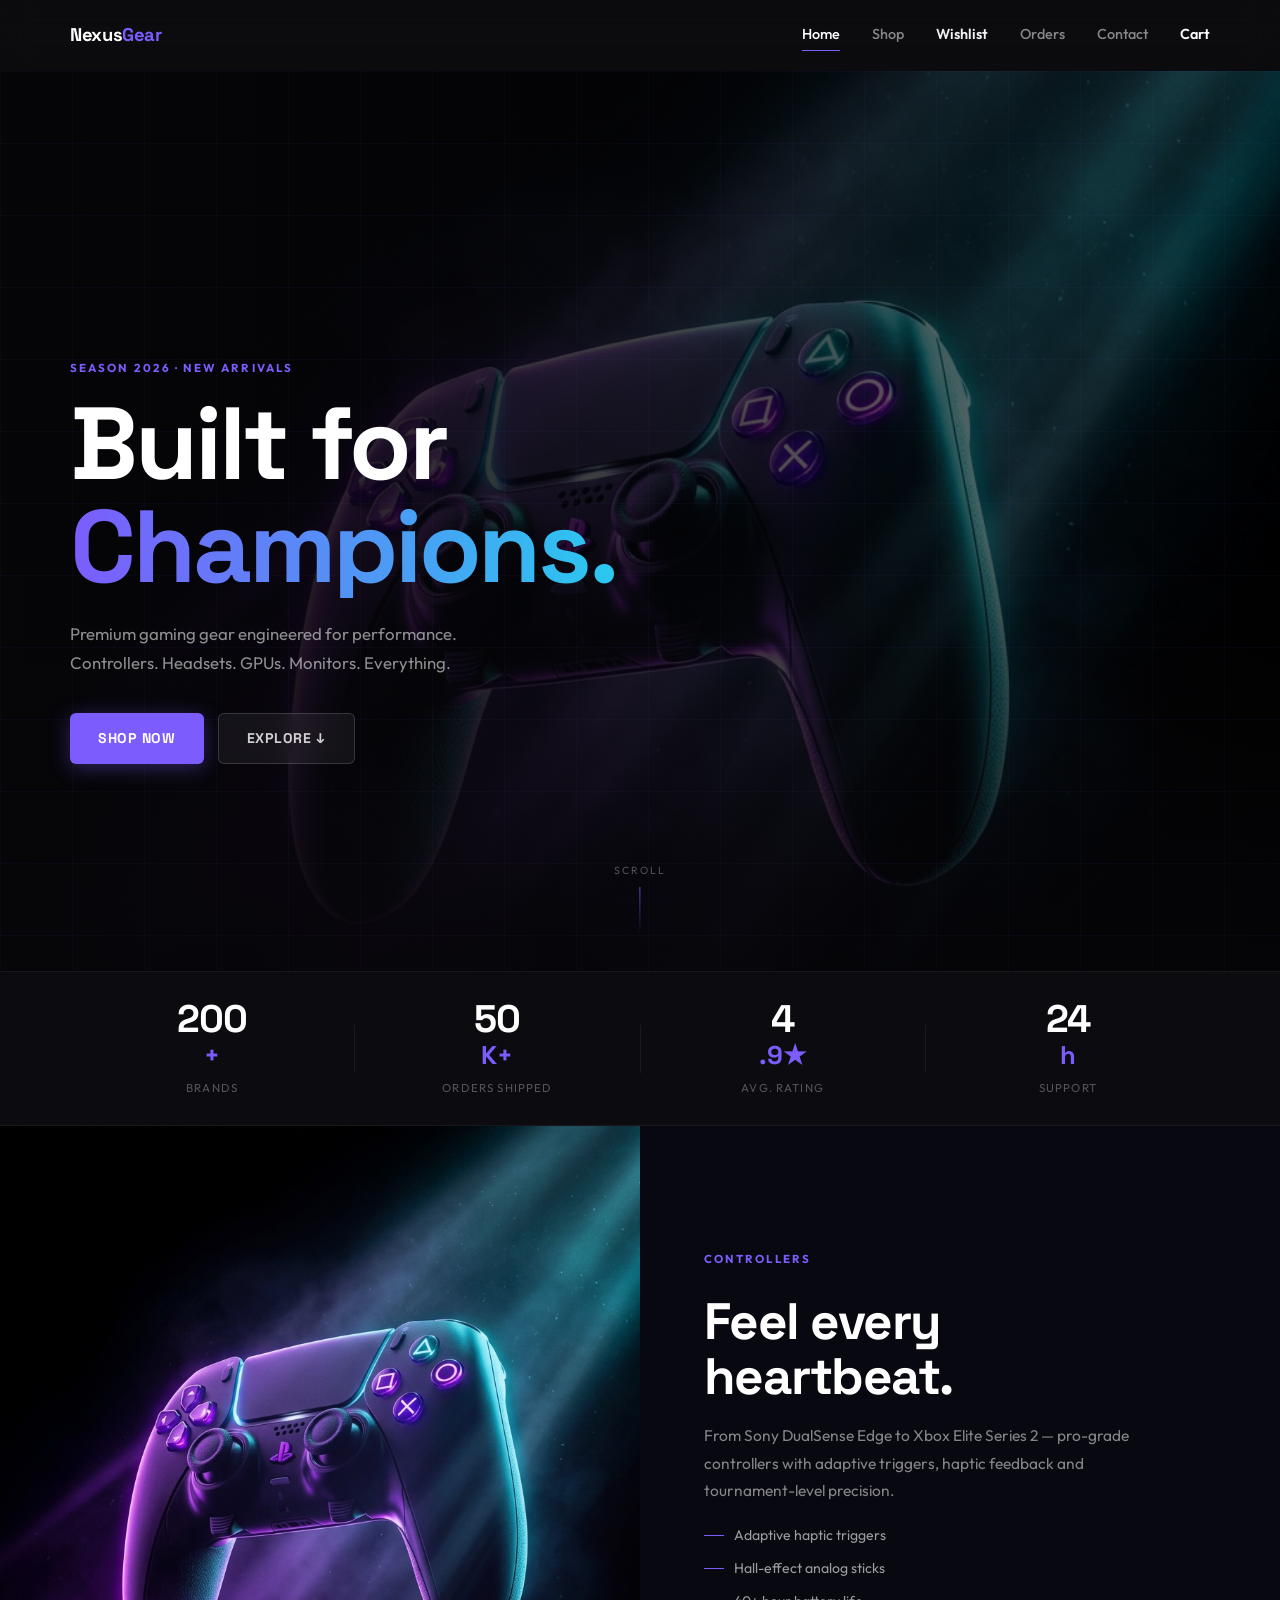
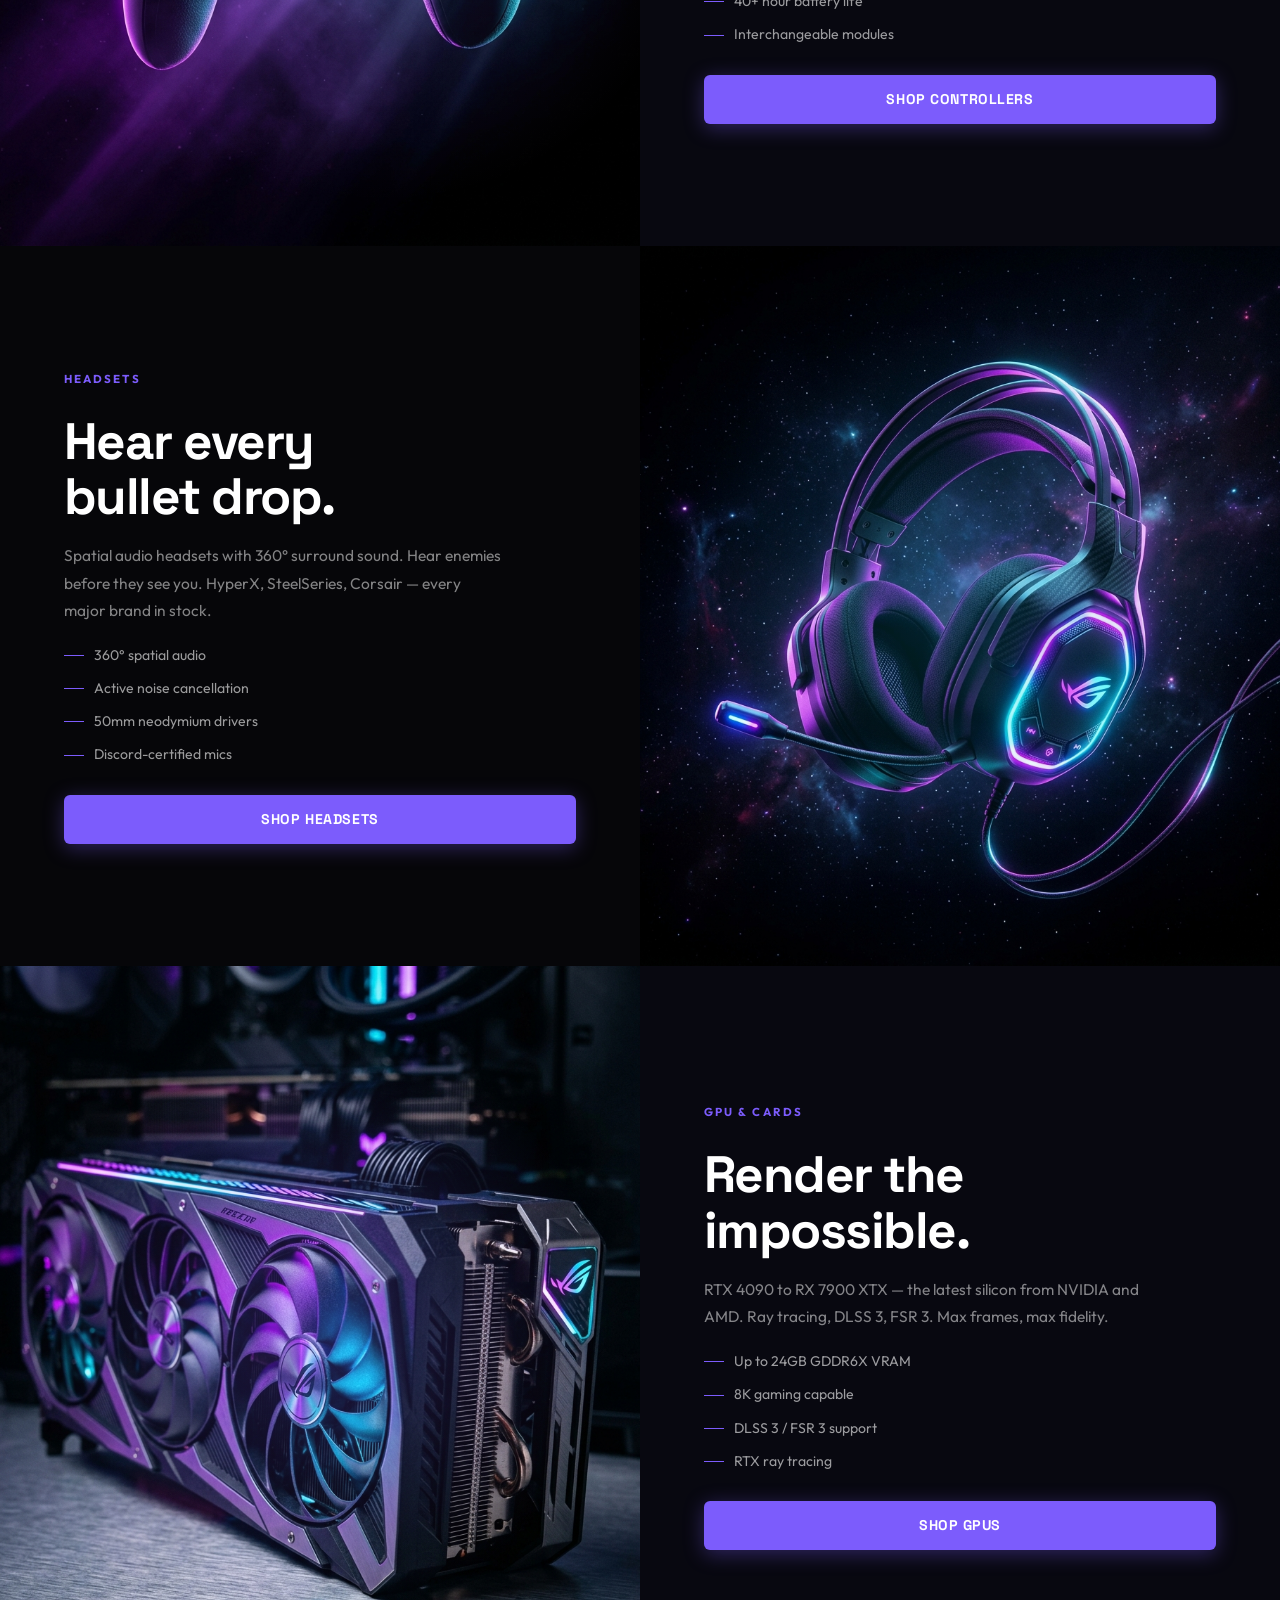
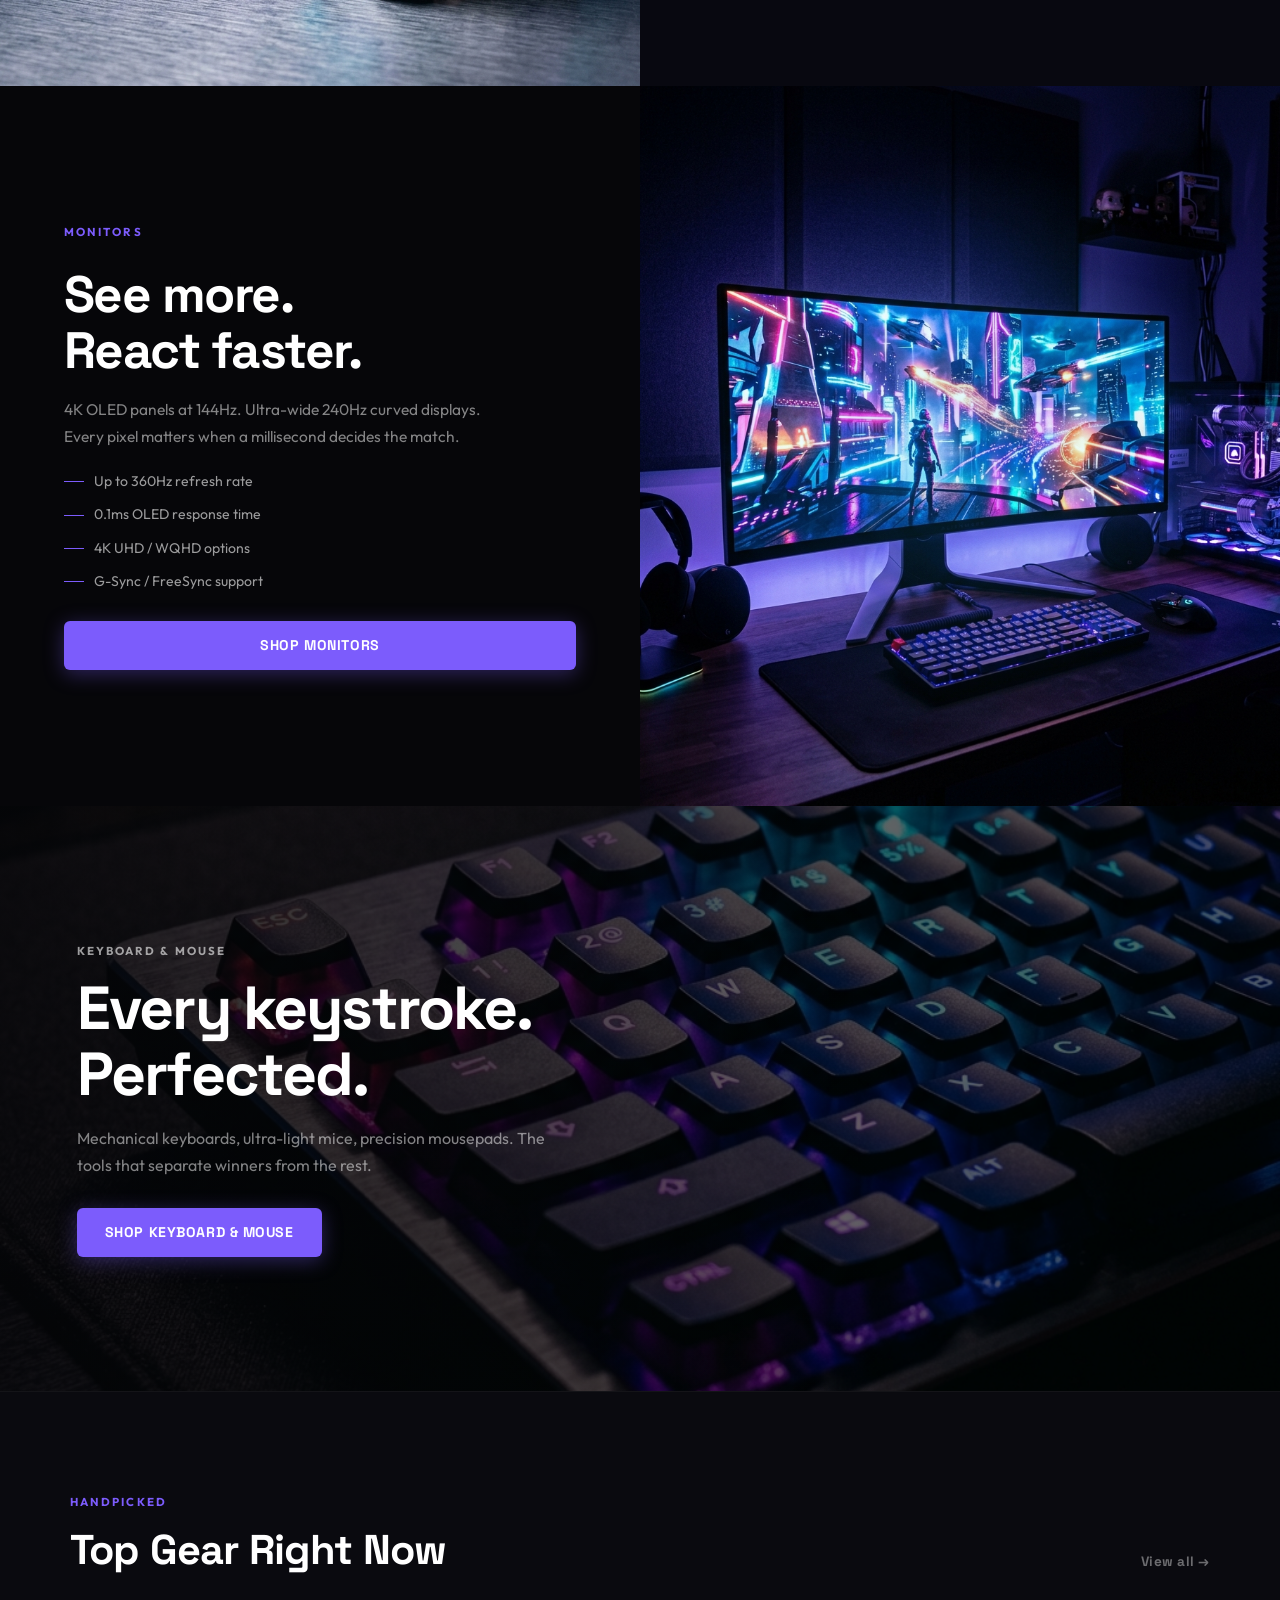
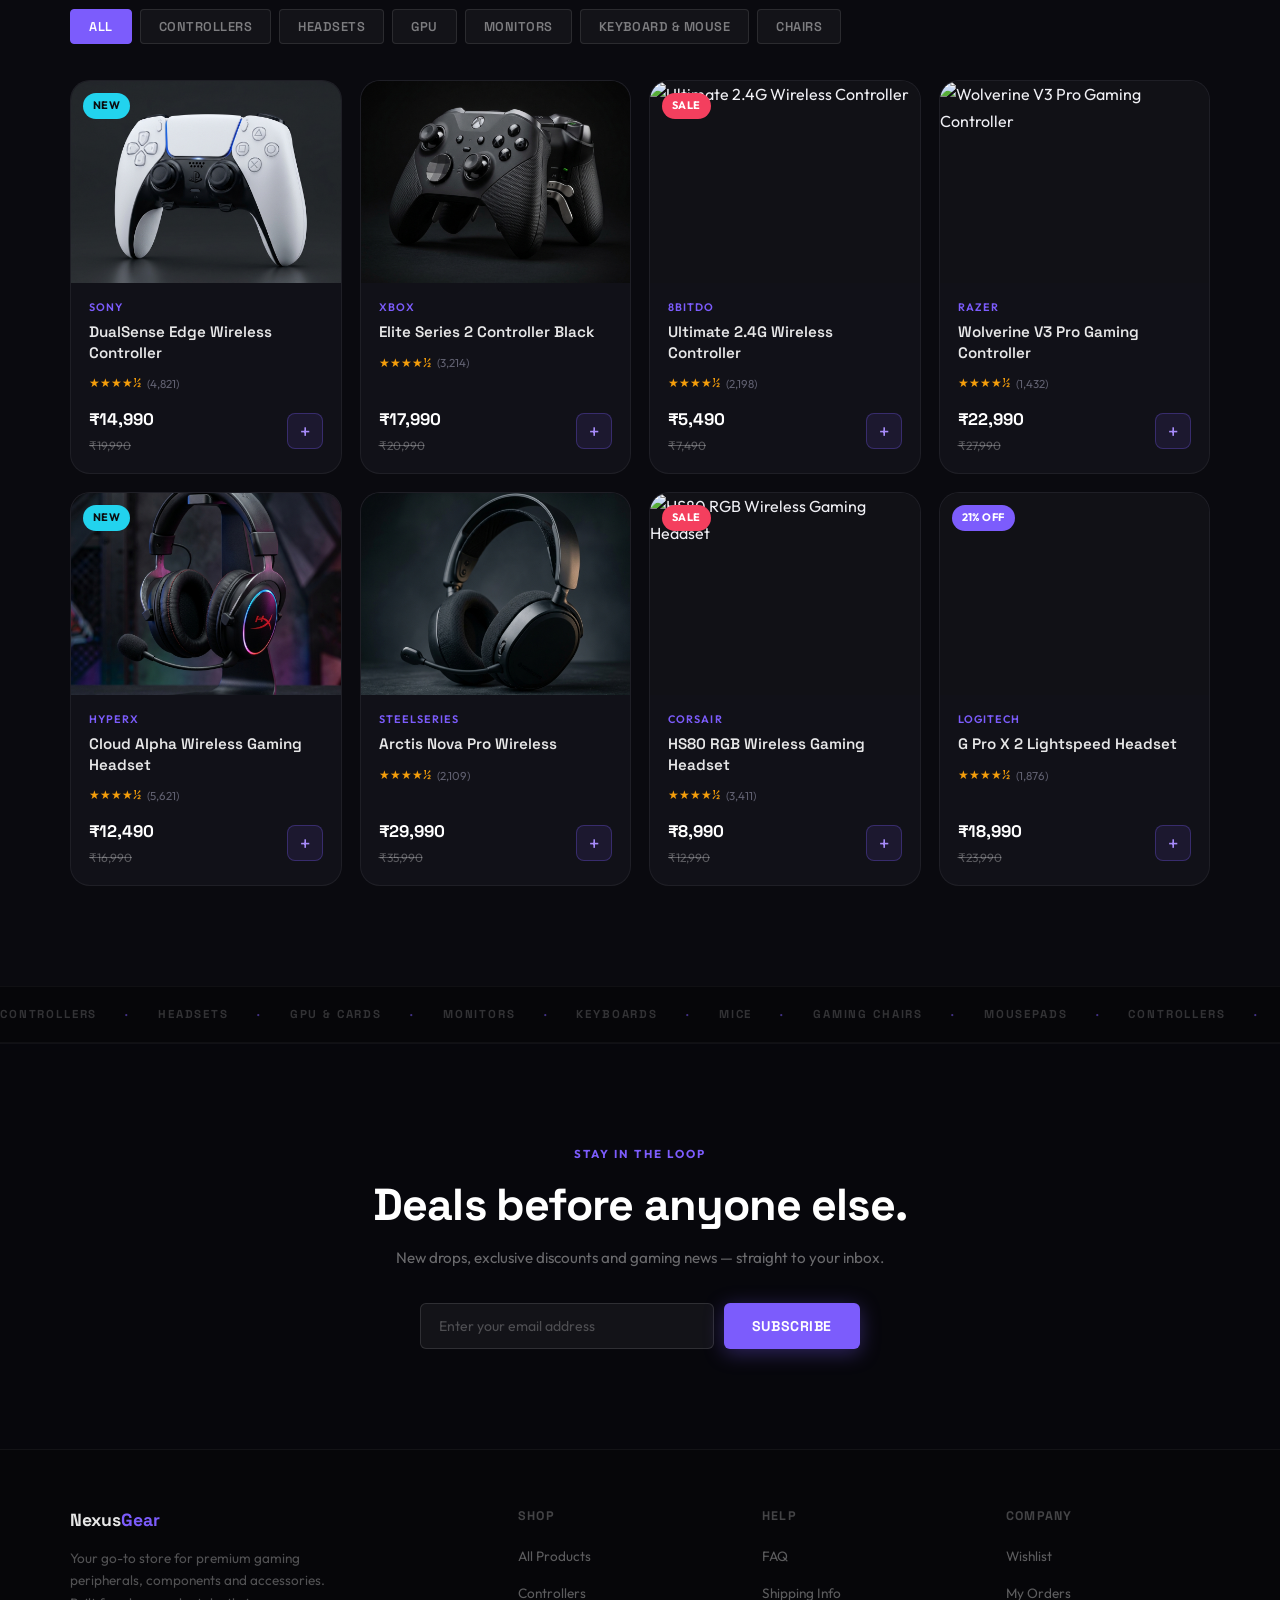
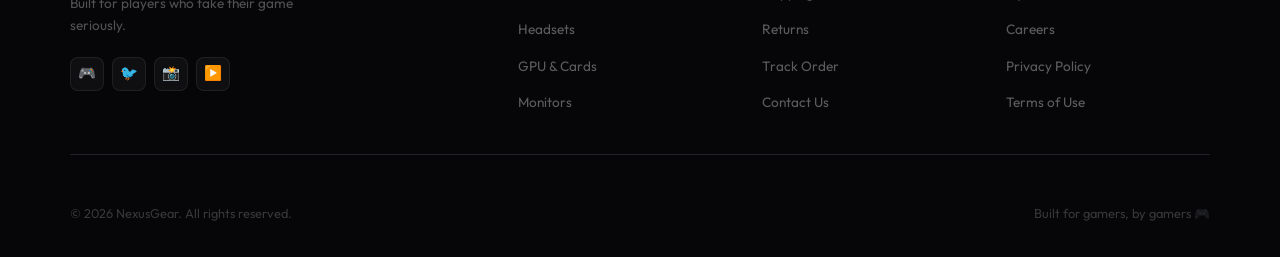
==== commit 49e0fda7: "Add premium wishlist and orders sections, remove about page, and rename peripherals to keyboard & mo" ====
--- a/html/index.html
+++ b/html/index.html
@@ -23,7 +23,8 @@
     <nav class="site-nav" id="siteNav">
       <a href="index.html" class="active">Home</a>
       <a href="shop.html">Shop</a>
-      <a href="about.html">About</a>
+      <a href="wishlist.html" class="wishlist-link">Wishlist <span class="wish-count" id="wishCount" style="display: none;">0</span></a>
+      <a href="orders.html" class="orders-link">Orders</a>
       <a href="contact.html">Contact</a>
       <a href="cart.html" class="cart-link">Cart <span class="cart-count" id="cartCount">0</span></a>
     </nav>
@@ -186,18 +187,18 @@
     </div>
   </section>
 
-  <!-- SECTION E: Peripherals — full-width keyboard -->
+  <!-- SECTION E: Keyboard & Mouse — full-width keyboard -->
   <section class="c-feature-full">
     <div class="c-feature-full__img-wrap slide-from-bottom">
       <img src="../images/section_keyboard.png" alt="Gaming Keyboard" class="c-feature-full__img"/>
       <div class="c-feature-full__overlay">
         <div class="slide-from-bottom" style="--delay:0.2s">
-          <p class="c-eyebrow" style="color:rgba(255,255,255,0.6)">Peripherals</p>
+          <p class="c-eyebrow" style="color:rgba(255,255,255,0.6)">Keyboard & Mouse</p>
           <h2 class="c-feature__title" style="font-size:clamp(2rem,5vw,3.8rem)">Every keystroke.<br/>Perfected.</h2>
           <p style="color:rgba(255,255,255,0.5);max-width:480px;line-height:1.7;margin:16px 0 28px">
             Mechanical keyboards, ultra-light mice, precision mousepads. The tools that separate winners from the rest.
           </p>
-          <a href="shop.html?cat=peripherals" class="c-btn c-btn--primary">Shop Peripherals</a>
+          <a href="shop.html?cat=peripherals" class="c-btn c-btn--primary">Shop Keyboard & Mouse</a>
         </div>
       </div>
     </div>
@@ -225,7 +226,7 @@
       <button class="c-chip" data-cat="headsets">Headsets</button>
       <button class="c-chip" data-cat="gpu">GPU</button>
       <button class="c-chip" data-cat="monitors">Monitors</button>
-      <button class="c-chip" data-cat="peripherals">Peripherals</button>
+      <button class="c-chip" data-cat="peripherals">Keyboard & Mouse</button>
       <button class="c-chip" data-cat="chairs">Chairs</button>
     </div>
 
@@ -311,9 +312,9 @@
       <div class="footer-col">
         <h5>Company</h5>
         <ul>
-          <li><a href="about.html">About Us</a></li>
+          <li><a href="wishlist.html">Wishlist</a></li>
+          <li><a href="orders.html">My Orders</a></li>
           <li><a href="#">Careers</a></li>
-          <li><a href="#">Press</a></li>
           <li><a href="#">Privacy Policy</a></li>
           <li><a href="#">Terms of Use</a></li>
         </ul>
--- a/css/style.css
+++ b/css/style.css
@@ -111,6 +111,28 @@
 
 .cart-count {
   background: var(--accent);
+  color: #fff;
+  font-size: 0.7rem;
+  font-weight: 700;
+  min-width: 20px;
+  height: 20px;
+  border-radius: 999px;
+  display: inline-flex;
+  align-items: center;
+  justify-content: center;
+  padding: 0 5px;
+}
+
+.wishlist-link {
+  display: flex;
+  align-items: center;
+  gap: 6px;
+  font-weight: 600 !important;
+  color: var(--ink) !important;
+}
+
+.wish-count {
+  background: var(--accent-3);
   color: #fff;
   font-size: 0.7rem;
   font-weight: 700;
@@ -1682,3 +1704,221 @@
     margin-top: 16px;
   }
 }
+
+/* ── WISHLIST & ORDERS SECTIONS ── */
+
+.wishlist-empty,
+.orders-empty {
+  text-align: center;
+  padding: 60px 40px;
+  background: var(--bg-card);
+  border: 1px solid var(--border);
+  border-radius: var(--radius-lg);
+  max-width: 600px;
+  margin: 40px auto;
+}
+
+.wishlist-empty-icon,
+.orders-empty-icon {
+  font-size: 3rem;
+  margin-bottom: 16px;
+}
+
+.wishlist-empty h3,
+.orders-empty h3 {
+  font-family: var(--font-head);
+  font-size: 1.4rem;
+  margin-bottom: 8px;
+}
+
+.wishlist-empty p,
+.orders-empty p {
+  color: var(--ink-2);
+  font-size: 0.95rem;
+  margin-bottom: 24px;
+}
+
+/* Orders Styles */
+.orders-container {
+  display: flex;
+  flex-direction: column;
+  gap: 28px;
+  padding: 40px 0;
+  max-width: 800px;
+  margin: 0 auto;
+}
+
+.order-card {
+  background: var(--bg-card);
+  border: 1px solid var(--border);
+  border-radius: var(--radius-lg);
+  overflow: hidden;
+  transition: border-color 0.22s var(--ease);
+}
+
+.order-card:hover {
+  border-color: var(--border-light);
+}
+
+.order-card-header {
+  background: var(--bg-alt);
+  padding: 20px 24px;
+  border-bottom: 1px solid var(--border);
+  display: flex;
+  justify-content: space-between;
+  align-items: center;
+  flex-wrap: wrap;
+  gap: 16px;
+}
+
+.order-card-id {
+  font-family: var(--font-head);
+  font-size: 0.95rem;
+  font-weight: 700;
+  color: var(--ink-2);
+}
+
+.order-card-id span {
+  color: var(--accent-2);
+}
+
+.order-card-meta {
+  font-size: 0.8rem;
+  color: var(--ink-3);
+  margin-top: 4px;
+}
+
+.order-status-badge {
+  display: inline-flex;
+  align-items: center;
+  padding: 5px 12px;
+  border-radius: 999px;
+  font-size: 0.75rem;
+  font-weight: 700;
+  letter-spacing: 0.04em;
+  text-transform: uppercase;
+}
+
+.order-status-badge.processing {
+  background: rgba(124, 92, 252, 0.12);
+  color: var(--accent);
+  border: 1px solid rgba(124, 92, 252, 0.25);
+}
+
+.order-status-badge.cancelled {
+  background: rgba(244, 63, 94, 0.12);
+  color: var(--accent-3);
+  border: 1px solid rgba(244, 63, 94, 0.25);
+}
+
+.order-status-badge.delivered {
+  background: rgba(34, 197, 94, 0.12);
+  color: var(--accent-g);
+  border: 1px solid rgba(34, 197, 94, 0.25);
+}
+
+.order-card-total {
+  font-family: var(--font-head);
+  font-size: 0.85rem;
+  color: var(--ink-2);
+}
+
+.order-card-total span {
+  font-size: 1.1rem;
+  font-weight: 700;
+  color: var(--ink);
+}
+
+.order-card-body {
+  padding: 24px;
+}
+
+.order-items-container {
+  display: flex;
+  flex-direction: column;
+  gap: 16px;
+}
+
+.order-item-row {
+  display: flex;
+  justify-content: space-between;
+  align-items: center;
+  padding-bottom: 16px;
+  border-bottom: 1px solid var(--border);
+  gap: 16px;
+}
+
+.order-item-row:last-child {
+  border-bottom: none;
+  padding-bottom: 0;
+}
+
+.order-item-img {
+  width: 56px;
+  height: 56px;
+  object-fit: cover;
+  border-radius: 8px;
+  background: var(--bg-alt);
+  border: 1px solid var(--border);
+}
+
+.order-item-brand {
+  font-size: 0.68rem;
+  font-weight: 600;
+  text-transform: uppercase;
+  color: var(--ink-3);
+  letter-spacing: 0.05em;
+}
+
+.order-item-name {
+  font-family: var(--font-head);
+  font-size: 0.9rem;
+  font-weight: 600;
+  color: var(--ink);
+  margin-top: 2px;
+}
+
+.order-item-qty {
+  font-size: 0.78rem;
+  color: var(--ink-3);
+  margin-top: 4px;
+}
+
+.order-item-subtotal {
+  font-family: var(--font-head);
+  font-size: 0.95rem;
+  font-weight: 700;
+  color: var(--ink);
+}
+
+.order-card-footer {
+  margin-top: 24px;
+  padding-top: 20px;
+  border-top: 1px solid var(--border);
+  display: flex;
+  justify-content: space-between;
+  align-items: center;
+  flex-wrap: wrap;
+  gap: 16px;
+}
+
+.order-est {
+  font-size: 0.85rem;
+  color: var(--ink-2);
+}
+
+.order-est strong {
+  color: var(--ink);
+}
+
+.order-actions-bar {
+  display: flex;
+  gap: 12px;
+}
+
+.wishlist-actions {
+  display: flex;
+  justify-content: flex-end;
+  gap: 12px;
+  margin-bottom: 24px;
+}
